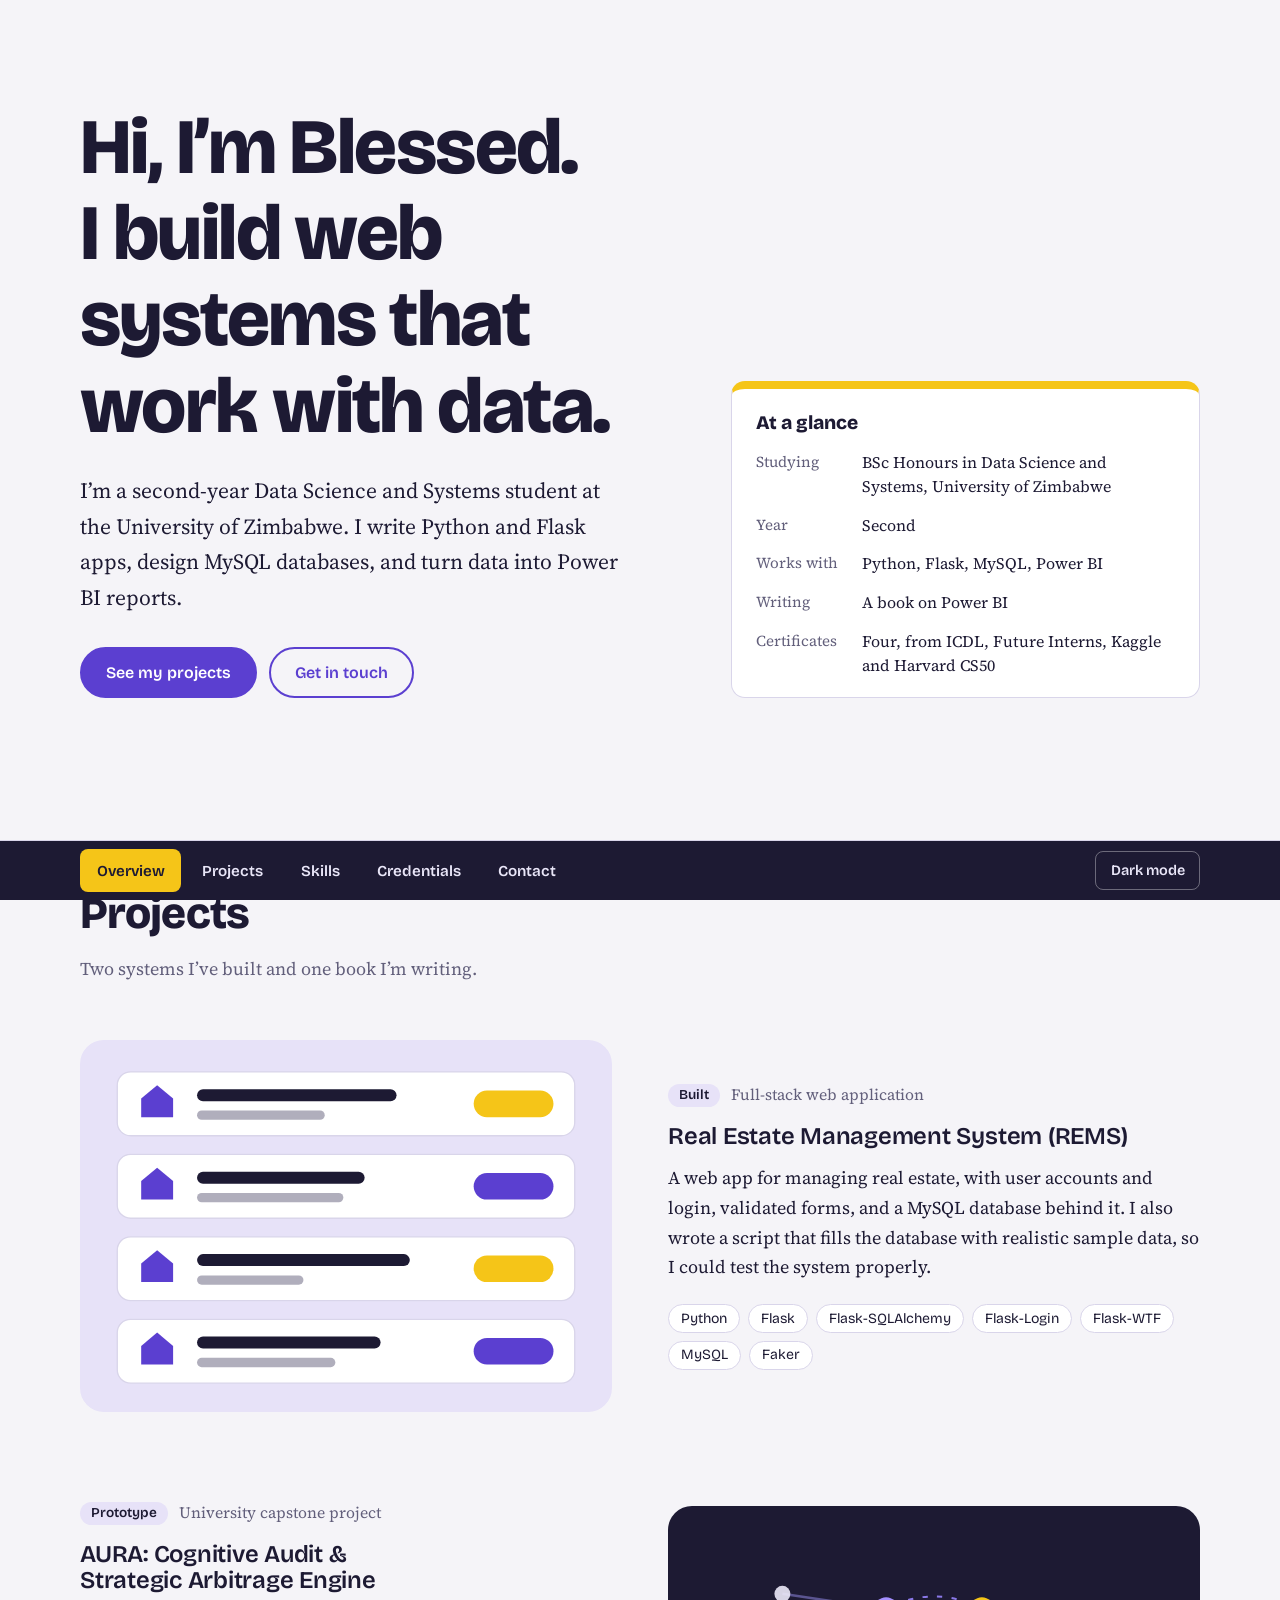
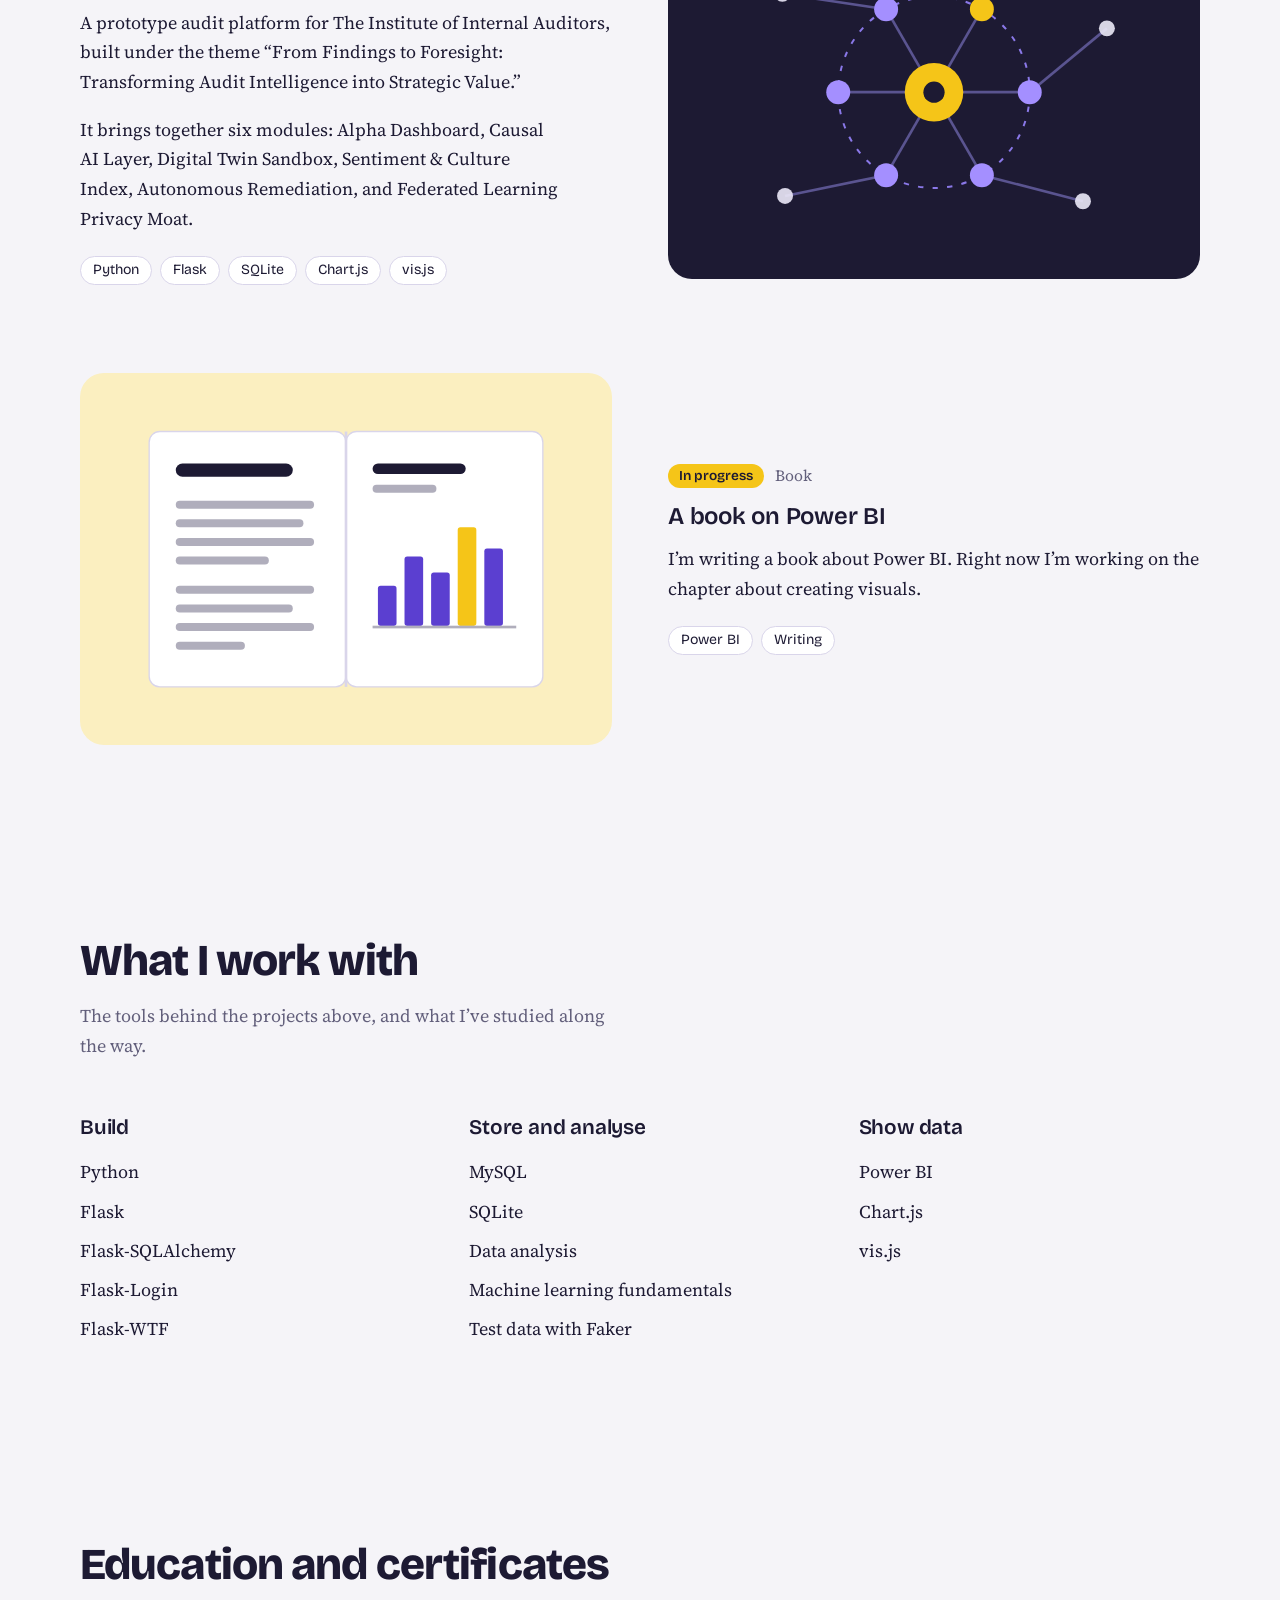
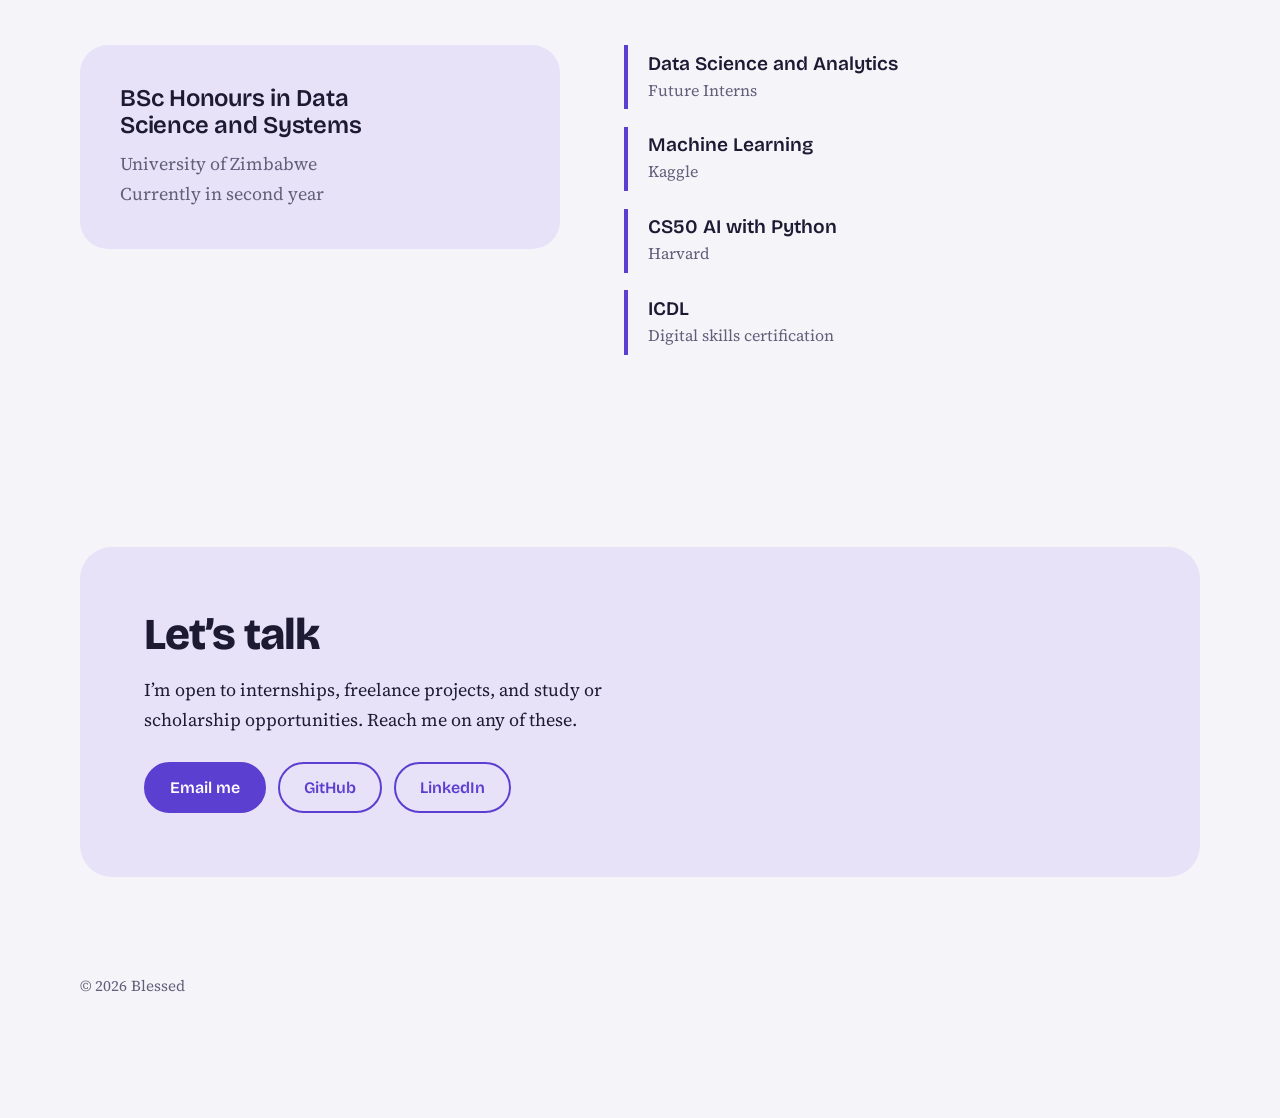
==== index.html @ 10e84397 "Add files via upload" ====
<!DOCTYPE html>
<html lang="en">
<head>
<meta charset="utf-8">
<meta name="viewport" content="width=device-width, initial-scale=1, viewport-fit=cover">
<title>Blessed | Data Science and Systems student</title>
<meta name="description" content="Portfolio of Blessed, a Data Science and Systems student at the University of Zimbabwe who builds web systems with Python, Flask, MySQL and Power BI.">
<link rel="preconnect" href="https://fonts.googleapis.com">
<link rel="preconnect" href="https://fonts.gstatic.com" crossorigin>
<link rel="stylesheet" href="https://fonts.googleapis.com/css2?family=Bricolage+Grotesque:wght@400;600;800&family=Source+Serif+4:ital,wght@0,400;0,600;1,400&display=swap">
<script>
try{var t=localStorage.getItem('theme');if(t==='light'||t==='dark'){document.documentElement.setAttribute('data-theme',t);}}catch(e){}
</script>
<style>
:root{
  --bg:#F5F4F8;--surface:#FFFFFF;--ink:#1D1A33;--muted:#625F7B;
  --accent:#5B3FD0;--on-accent:#FFFFFF;--tint:#E7E2F8;--line:#D9D5EA;
  --sun:#F5C518;--on-sun:#1D1A33;--sun-tint:#FBEFC0;--deep:#1D1A33;
  --bar:#1D1A33;--on-bar:#E9E6F8;
  --display:"Bricolage Grotesque","Trebuchet MS","Segoe UI",system-ui,sans-serif;
  --text:"Source Serif 4",Georgia,"Times New Roman",serif;
  --gutter:clamp(1.25rem,5vw,3rem);
  color-scheme:light;
  box-sizing:border-box;
  padding-top:env(safe-area-inset-top,0px);
  padding-bottom:env(safe-area-inset-bottom,0px);
}
@media (prefers-color-scheme:dark){
  :root:not([data-theme="light"]){
    --bg:#14112A;--surface:#1F1B3D;--ink:#ECE9F8;--muted:#A9A5C6;
    --accent:#A48FFF;--on-accent:#14112A;--tint:#262150;--line:#34305C;
    --sun-tint:#3B3413;--deep:#0F0C26;--bar:#0B0920;--on-bar:#E9E6F8;
    color-scheme:dark;
  }
}
:root[data-theme="dark"]{
  --bg:#14112A;--surface:#1F1B3D;--ink:#ECE9F8;--muted:#A9A5C6;
  --accent:#A48FFF;--on-accent:#14112A;--tint:#262150;--line:#34305C;
  --sun-tint:#3B3413;--deep:#0F0C26;--bar:#0B0920;--on-bar:#E9E6F8;
  color-scheme:dark;
}

*,*::before,*::after{box-sizing:inherit}
html{scroll-padding-top:env(safe-area-inset-top,0px);-webkit-text-size-adjust:100%}
@media (prefers-reduced-motion:no-preference){html{scroll-behavior:smooth}}
body{
  margin:0;background:var(--bg);color:var(--ink);
  font-family:var(--text);font-size:1.125rem;line-height:1.65;
  padding-bottom:5.5rem;
}
h1,h2,h3{font-family:var(--display);margin:0;line-height:1.1;letter-spacing:-0.02em;text-wrap:balance}
h1{font-size:clamp(2.6rem,7.2vw,4.9rem);font-weight:800}
h2{font-size:clamp(1.9rem,4.2vw,2.75rem);font-weight:800}
h3{font-size:1.5rem;font-weight:600;letter-spacing:-0.01em}
p{margin:0 0 1em;max-width:62ch;text-wrap:pretty}
a{color:var(--accent)}
:focus-visible{outline:3px solid var(--accent);outline-offset:3px;border-radius:4px}

.wrap{max-width:1120px;margin-inline:auto}
.sec{padding:clamp(3.5rem,8vw,6rem) var(--gutter)}
.hero{padding-top:clamp(3rem,9vw,6.5rem)}
.head{margin-bottom:clamp(2rem,5vw,3.5rem)}
.head p{margin:1rem 0 0;color:var(--muted)}

/* Buttons */
.actions{display:flex;flex-wrap:wrap;gap:.75rem}
.btn{
  display:inline-block;font-family:var(--display);font-weight:600;font-size:1rem;line-height:1.2;
  padding:.85em 1.5em;border-radius:999px;text-decoration:none;border:2px solid var(--accent);
  transition:background-color .15s,color .15s;
}
.btn--solid{background:var(--accent);color:var(--on-accent)}
.btn--solid:hover{background:transparent;color:var(--accent)}
.btn--line{background:transparent;color:var(--accent)}
.btn--line:hover{background:var(--accent);color:var(--on-accent)}

/* Overview */
.hero .wrap{display:grid;grid-template-columns:1fr;gap:clamp(2rem,5vw,4rem)}
@media (min-width:920px){.hero .wrap{grid-template-columns:1.25fr 1fr;align-items:end}}
.lede{font-size:clamp(1.15rem,2vw,1.35rem);margin:1.5rem 0 0}
.hero .actions{margin-top:2rem}
.glance{
  background:var(--surface);border:1px solid var(--line);border-top:8px solid var(--sun);
  border-radius:14px;padding:1.4rem 1.5rem 1.25rem;
}
.glance h2{font-size:1.2rem;letter-spacing:0;margin-bottom:1.1rem}
.glance dl{margin:0;display:grid;grid-template-columns:auto 1fr;gap:.9rem 1.5rem}
.glance dt{color:var(--muted);font-size:.95rem;line-height:1.6}
.glance dd{margin:0;font-size:1rem;line-height:1.5}
@media (max-width:520px){
  .glance dl{grid-template-columns:1fr;gap:.1rem}
  .glance dd{margin-bottom:.8rem}
}

/* Projects */
.projects .project + .project{margin-top:clamp(3rem,8vw,5.5rem)}
.project{display:grid;grid-template-columns:1fr;gap:1.5rem 3.5rem;align-items:center}
@media (min-width:880px){
  .project{grid-template-columns:1fr 1fr}
  .project:nth-child(even) .ill{order:2}
}
.ill{border-radius:24px;overflow:hidden;aspect-ratio:10/7}
.ill svg{display:block;width:100%;height:100%}
.ill--a{background:var(--tint)}
.ill--b{background:var(--deep)}
.ill--c{background:var(--sun-tint)}
.row,.page{fill:var(--surface);stroke:var(--line);stroke-width:1}
.f-ink{fill:var(--ink)}
.f-soft{fill:var(--muted);opacity:.5}
.f-accent{fill:var(--accent)}
.f-sun{fill:var(--sun)}
.f-line{fill:var(--line)}
.n-line{stroke:#5A5490;stroke-width:2;fill:none}
.n-ring{fill:none;stroke:#8A78E8;stroke-width:1.5;stroke-dasharray:4 7}
.n-node{fill:#A48FFF}
.n-out{fill:#ECE9F8;opacity:.9}
.n-core-in{fill:#1D1A33}

.meta{display:flex;flex-wrap:wrap;align-items:center;gap:.7rem;margin:0 0 .9rem;color:var(--muted);font-size:.98rem}
.status{
  font-family:var(--display);font-weight:600;font-size:.85rem;line-height:1.3;
  padding:.2em .8em;border-radius:999px;background:var(--tint);color:var(--ink);
}
.status--wip{background:var(--sun);color:var(--on-sun)}
.project h3{margin-bottom:.9rem}
.tags{list-style:none;margin:1.4rem 0 0;padding:0;display:flex;flex-wrap:wrap;gap:.5rem}
.tags li{
  font-family:var(--display);font-size:.88rem;line-height:1.3;padding:.3em .85em;
  border-radius:999px;border:1px solid var(--line);background:var(--surface);
}

/* Skills */
.skills{display:grid;grid-template-columns:repeat(auto-fit,minmax(220px,1fr));gap:2.5rem 3rem}
.skills h3{font-size:1.3rem;margin-bottom:.8rem}
.skills ul{list-style:none;margin:0;padding:0}
.skills li{padding:.3rem 0}

/* Credentials */
.creds{display:grid;grid-template-columns:1fr;gap:2.5rem 4rem;align-items:start}
@media (min-width:880px){.creds{grid-template-columns:1fr 1.2fr}}
.degree{background:var(--tint);border-radius:28px;padding:clamp(1.5rem,4vw,2.5rem)}
.degree h3{margin-bottom:.7rem}
.degree p{margin:0;color:var(--muted)}
.certs{list-style:none;margin:0;padding:0}
.certs li{display:flex;flex-direction:column;padding:.4rem 0 .4rem 1.25rem;border-left:4px solid var(--accent)}
.certs li + li{margin-top:1.1rem}
.certs strong{font-family:var(--display);font-weight:600;font-size:1.2rem;line-height:1.3}
.certs span{color:var(--muted);font-size:1rem}

/* Contact */
.contact{background:var(--tint);border-radius:32px;padding:clamp(2rem,6vw,4rem)}
.contact h2{margin-bottom:1rem}
.contact p{margin-bottom:1.75rem}

footer{padding:0 var(--gutter) 2rem;color:var(--muted);font-size:.95rem}

/* Page tabs, styled like report pages */
.dock{
  position:fixed;left:0;right:0;bottom:0;z-index:10;
  background:var(--bar);color:var(--on-bar);border-top:1px solid var(--line);
  padding:.5rem var(--gutter) calc(.5rem + env(safe-area-inset-bottom,0px));
}
.dock-in{max-width:1120px;margin-inline:auto;display:flex;align-items:center;gap:.75rem}
.tabs{position:relative;display:flex;gap:.25rem;flex:1;min-width:0;overflow-x:auto;scrollbar-width:none}
.tabs::-webkit-scrollbar{display:none}
.tab{
  flex:none;font-family:var(--display);font-weight:600;font-size:.95rem;line-height:1.2;
  color:var(--on-bar);text-decoration:none;padding:.8em 1.1em;border-radius:8px;
  transition:background-color .15s,color .15s;
}
.tab:hover{background:rgba(255,255,255,.12)}
.tab[aria-current="location"]{background:var(--sun);color:var(--on-sun)}
.mode{
  flex:none;font-family:var(--display);font-weight:600;font-size:.9rem;line-height:1.2;
  color:var(--on-bar);background:transparent;border:1px solid rgba(255,255,255,.35);
  border-radius:8px;padding:.7em 1em;cursor:pointer;
}
.mode:hover{background:rgba(255,255,255,.12)}
.mode[aria-pressed="true"]{background:var(--sun);color:var(--on-sun);border-color:var(--sun)}
.dock :focus-visible{outline-color:var(--sun)}
.tab:focus-visible{outline-offset:-3px}

/* One page-load moment for the overview */
@media (prefers-reduced-motion:no-preference){
  .rise{animation:rise .7s cubic-bezier(.2,.7,.2,1) both;animation-delay:var(--d,0s)}
  @keyframes rise{from{opacity:0;transform:translateY(14px)}to{opacity:1;transform:none}}
}
</style>
</head>
<body>

<main>
  <section id="overview" class="sec hero" aria-labelledby="hi">
    <div class="wrap">
      <div>
        <h1 id="hi" class="rise">Hi, I&rsquo;m Blessed. I build web systems that work with data.</h1>
        <p class="lede rise" style="--d:.1s">I&rsquo;m a second-year Data Science and Systems student at the University of Zimbabwe. I write Python and Flask apps, design MySQL databases, and turn data into Power BI reports.</p>
        <div class="actions rise" style="--d:.2s">
          <a class="btn btn--solid" href="#projects">See my projects</a>
          <a class="btn btn--line" href="#contact">Get in touch</a>
        </div>
      </div>

      <aside class="glance rise" style="--d:.3s" aria-labelledby="glance-h">
        <h2 id="glance-h">At a glance</h2>
        <dl>
          <dt>Studying</dt>
          <dd>BSc Honours in Data Science and Systems, University of Zimbabwe</dd>
          <dt>Year</dt>
          <dd>Second</dd>
          <dt>Works with</dt>
          <dd>Python, Flask, MySQL, Power BI</dd>
          <dt>Writing</dt>
          <dd>A book on Power BI</dd>
          <dt>Certificates</dt>
          <dd>Four, from ICDL, Future Interns, Kaggle and Harvard CS50</dd>
        </dl>
      </aside>
    </div>
  </section>

  <section id="projects" class="sec" aria-labelledby="projects-h">
    <div class="wrap">
      <div class="head">
        <h2 id="projects-h">Projects</h2>
        <p>Two systems I&rsquo;ve built and one book I&rsquo;m writing.</p>
      </div>

      <div class="projects">
        <article class="project">
          <div class="ill ill--a">
            <svg viewBox="0 0 400 280" role="img" aria-label="Illustration of a list of property records with status labels">
              <rect class="row" x="28" y="24" width="344" height="48" rx="10"/>
              <path class="f-accent" d="M46 58v-14l12-10 12 10v14z"/>
              <rect class="f-ink" x="88" y="37" width="150" height="9" rx="4.5"/>
              <rect class="f-soft" x="88" y="53" width="96" height="7" rx="3.5"/>
              <rect class="f-sun" x="296" y="38" width="60" height="20" rx="10"/>

              <rect class="row" x="28" y="86" width="344" height="48" rx="10"/>
              <path class="f-accent" d="M46 120v-14l12-10 12 10v14z"/>
              <rect class="f-ink" x="88" y="99" width="126" height="9" rx="4.5"/>
              <rect class="f-soft" x="88" y="115" width="110" height="7" rx="3.5"/>
              <rect class="f-accent" x="296" y="100" width="60" height="20" rx="10"/>

              <rect class="row" x="28" y="148" width="344" height="48" rx="10"/>
              <path class="f-accent" d="M46 182v-14l12-10 12 10v14z"/>
              <rect class="f-ink" x="88" y="161" width="160" height="9" rx="4.5"/>
              <rect class="f-soft" x="88" y="177" width="80" height="7" rx="3.5"/>
              <rect class="f-sun" x="296" y="162" width="60" height="20" rx="10"/>

              <rect class="row" x="28" y="210" width="344" height="48" rx="10"/>
              <path class="f-accent" d="M46 244v-14l12-10 12 10v14z"/>
              <rect class="f-ink" x="88" y="223" width="138" height="9" rx="4.5"/>
              <rect class="f-soft" x="88" y="239" width="104" height="7" rx="3.5"/>
              <rect class="f-accent" x="296" y="224" width="60" height="20" rx="10"/>
            </svg>
          </div>
          <div>
            <p class="meta"><span class="status">Built</span>Full-stack web application</p>
            <h3>Real Estate Management System (REMS)</h3>
            <p>A web app for managing real estate, with user accounts and login, validated forms, and a MySQL database behind it. I also wrote a script that fills the database with realistic sample data, so I could test the system properly.</p>
            <ul class="tags" aria-label="Tools used">
              <li>Python</li><li>Flask</li><li>Flask-SQLAlchemy</li><li>Flask-Login</li><li>Flask-WTF</li><li>MySQL</li><li>Faker</li>
            </ul>
          </div>
        </article>

        <article class="project">
          <div class="ill ill--b">
            <svg viewBox="0 0 400 280" role="img" aria-label="Illustration of a network of connected nodes around a central core">
              <circle class="n-ring" cx="200" cy="140" r="72"/>
              <g class="n-line">
                <line x1="200" y1="140" x2="272" y2="140"/>
                <line x1="200" y1="140" x2="236" y2="202.4"/>
                <line x1="200" y1="140" x2="164" y2="202.4"/>
                <line x1="200" y1="140" x2="128" y2="140"/>
                <line x1="200" y1="140" x2="164" y2="77.6"/>
                <line x1="200" y1="140" x2="236" y2="77.6"/>
                <line x1="272" y1="140" x2="330" y2="92"/>
                <line x1="236" y1="202.4" x2="312" y2="222"/>
                <line x1="164" y1="202.4" x2="88" y2="218"/>
                <line x1="164" y1="77.6" x2="86" y2="66"/>
              </g>
              <circle class="n-out" cx="330" cy="92" r="6"/>
              <circle class="n-out" cx="312" cy="222" r="6"/>
              <circle class="n-out" cx="88" cy="218" r="6"/>
              <circle class="n-out" cx="86" cy="66" r="6"/>
              <circle class="n-node" cx="272" cy="140" r="9"/>
              <circle class="n-node" cx="236" cy="202.4" r="9"/>
              <circle class="n-node" cx="164" cy="202.4" r="9"/>
              <circle class="n-node" cx="128" cy="140" r="9"/>
              <circle class="n-node" cx="164" cy="77.6" r="9"/>
              <circle class="f-sun" cx="236" cy="77.6" r="9"/>
              <circle class="f-sun" cx="200" cy="140" r="22"/>
              <circle class="n-core-in" cx="200" cy="140" r="8"/>
            </svg>
          </div>
          <div>
            <p class="meta"><span class="status">Prototype</span>University capstone project</p>
            <h3>AURA: Cognitive Audit &amp; Strategic Arbitrage Engine</h3>
            <p>A prototype audit platform for The Institute of Internal Auditors, built under the theme &ldquo;From Findings to Foresight: Transforming Audit Intelligence into Strategic Value.&rdquo;</p>
            <p>It brings together six modules: Alpha Dashboard, Causal AI Layer, Digital Twin Sandbox, Sentiment &amp; Culture Index, Autonomous Remediation, and Federated Learning Privacy Moat.</p>
            <ul class="tags" aria-label="Tools used">
              <li>Python</li><li>Flask</li><li>SQLite</li><li>Chart.js</li><li>vis.js</li>
            </ul>
          </div>
        </article>

        <article class="project">
          <div class="ill ill--c">
            <svg viewBox="0 0 400 280" role="img" aria-label="Illustration of an open book with text on the left page and a bar chart on the right page">
              <rect class="page" x="52" y="44" width="148" height="192" rx="8"/>
              <rect class="page" x="200" y="44" width="148" height="192" rx="8"/>
              <rect class="f-line" x="199" y="44" width="2" height="192"/>

              <rect class="f-ink" x="72" y="68" width="88" height="10" rx="5"/>
              <rect class="f-soft" x="72" y="96" width="104" height="6" rx="3"/>
              <rect class="f-soft" x="72" y="110" width="96" height="6" rx="3"/>
              <rect class="f-soft" x="72" y="124" width="104" height="6" rx="3"/>
              <rect class="f-soft" x="72" y="138" width="70" height="6" rx="3"/>
              <rect class="f-soft" x="72" y="160" width="104" height="6" rx="3"/>
              <rect class="f-soft" x="72" y="174" width="88" height="6" rx="3"/>
              <rect class="f-soft" x="72" y="188" width="104" height="6" rx="3"/>
              <rect class="f-soft" x="72" y="202" width="52" height="6" rx="3"/>

              <rect class="f-ink" x="220" y="68" width="70" height="8" rx="4"/>
              <rect class="f-soft" x="220" y="84" width="48" height="6" rx="3"/>
              <rect class="f-accent" x="224" y="160" width="14" height="30" rx="2"/>
              <rect class="f-accent" x="244" y="138" width="14" height="52" rx="2"/>
              <rect class="f-accent" x="264" y="150" width="14" height="40" rx="2"/>
              <rect class="f-sun" x="284" y="116" width="14" height="74" rx="2"/>
              <rect class="f-accent" x="304" y="132" width="14" height="58" rx="2"/>
              <rect class="f-soft" x="220" y="190" width="108" height="2"/>
            </svg>
          </div>
          <div>
            <p class="meta"><span class="status status--wip">In progress</span>Book</p>
            <h3>A book on Power BI</h3>
            <p>I&rsquo;m writing a book about Power BI. Right now I&rsquo;m working on the chapter about creating visuals.</p>
            <ul class="tags" aria-label="Topics">
              <li>Power BI</li><li>Writing</li>
            </ul>
          </div>
        </article>
      </div>
    </div>
  </section>

  <section id="skills" class="sec" aria-labelledby="skills-h">
    <div class="wrap">
      <div class="head">
        <h2 id="skills-h">What I work with</h2>
        <p>The tools behind the projects above, and what I&rsquo;ve studied along the way.</p>
      </div>
      <div class="skills">
        <div>
          <h3>Build</h3>
          <ul>
            <li>Python</li>
            <li>Flask</li>
            <li>Flask-SQLAlchemy</li>
            <li>Flask-Login</li>
            <li>Flask-WTF</li>
          </ul>
        </div>
        <div>
          <h3>Store and analyse</h3>
          <ul>
            <li>MySQL</li>
            <li>SQLite</li>
            <li>Data analysis</li>
            <li>Machine learning fundamentals</li>
            <li>Test data with Faker</li>
          </ul>
        </div>
        <div>
          <h3>Show data</h3>
          <ul>
            <li>Power BI</li>
            <li>Chart.js</li>
            <li>vis.js</li>
          </ul>
        </div>
      </div>
    </div>
  </section>

  <section id="credentials" class="sec" aria-labelledby="creds-h">
    <div class="wrap">
      <div class="head">
        <h2 id="creds-h">Education and certificates</h2>
      </div>
      <div class="creds">
        <div class="degree">
          <h3>BSc Honours in Data Science and Systems</h3>
          <p>University of Zimbabwe</p>
          <p>Currently in second year</p>
        </div>
        <ul class="certs">
          <li><strong>Data Science and Analytics</strong><span>Future Interns</span></li>
          <li><strong>Machine Learning</strong><span>Kaggle</span></li>
          <li><strong>CS50 AI with Python</strong><span>Harvard</span></li>
          <li><strong>ICDL</strong><span>Digital skills certification</span></li>
        </ul>
      </div>
    </div>
  </section>

  <section id="contact" class="sec" aria-labelledby="contact-h">
    <div class="wrap">
      <div class="contact">
        <h2 id="contact-h">Let&rsquo;s talk</h2>
        <p>I&rsquo;m open to internships, freelance projects, and study or scholarship opportunities. Reach me on any of these.</p>
        <div class="actions">
          <a class="btn btn--solid" href="#contact" data-link="email">Email me</a>
          <a class="btn btn--line" href="#contact" data-link="github">GitHub</a>
          <a class="btn btn--line" href="#contact" data-link="linkedin">LinkedIn</a>
        </div>
      </div>
    </div>
  </section>
</main>

<footer>
  <div class="wrap">&copy; 2026 Blessed</div>
</footer>

<nav class="dock" aria-label="Page sections">
  <div class="dock-in">
    <div class="tabs" id="tabs">
      <a class="tab" href="#overview" aria-current="location">Overview</a>
      <a class="tab" href="#projects">Projects</a>
      <a class="tab" href="#skills">Skills</a>
      <a class="tab" href="#credentials">Credentials</a>
      <a class="tab" href="#contact">Contact</a>
    </div>
    <button class="mode" id="mode" type="button" aria-pressed="false">Dark mode</button>
  </div>
</nav>

<script>
(function(){
  var root=document.documentElement;

  /* Fill these in and the contact buttons become live links. */
  var LINKS={email:'',github:'',linkedin:''};
  document.querySelectorAll('[data-link]').forEach(function(a){
    var key=a.getAttribute('data-link'),val=LINKS[key];
    if(!val)return;
    if(key==='email'){a.href='mailto:'+val;}
    else{a.href=val;a.target='_blank';a.rel='noopener';}
  });

  /* Light and dark theme */
  var mode=document.getElementById('mode');
  var mq=window.matchMedia('(prefers-color-scheme: dark)');
  function isDark(){var t=root.getAttribute('data-theme');return t?t==='dark':mq.matches;}
  function sync(){mode.setAttribute('aria-pressed',String(isDark()));}
  mode.addEventListener('click',function(){
    var next=isDark()?'light':'dark';
    root.setAttribute('data-theme',next);
    try{localStorage.setItem('theme',next);}catch(e){}
    sync();
  });
  if(mq.addEventListener){mq.addEventListener('change',sync);}
  sync();

  /* Keep the active tab in step with the section on screen */
  var tabs=[].slice.call(document.querySelectorAll('.tab'));
  var strip=document.getElementById('tabs');
  var reduce=window.matchMedia('(prefers-reduced-motion: reduce)').matches;
  var current='';
  function activate(id){
    if(id===current)return;
    current=id;
    tabs.forEach(function(t){
      if(t.getAttribute('href')==='#'+id){
        t.setAttribute('aria-current','location');
        var left=t.offsetLeft-(strip.clientWidth-t.offsetWidth)/2;
        strip.scrollTo({left:left,behavior:reduce?'auto':'smooth'});
      }else{
        t.removeAttribute('aria-current');
      }
    });
  }
  var sections=tabs.map(function(t){return document.querySelector(t.getAttribute('href'));});
  if('IntersectionObserver' in window){
    var io=new IntersectionObserver(function(entries){
      entries.forEach(function(e){if(e.isIntersecting)activate(e.target.id);});
    },{rootMargin:'-40% 0px -55% 0px'});
    sections.forEach(function(s){io.observe(s);});
  }
  window.addEventListener('scroll',function(){
    if(window.innerHeight+window.scrollY>=document.documentElement.scrollHeight-4){activate('contact');}
  },{passive:true});
})();
</script>
</body>
</html>
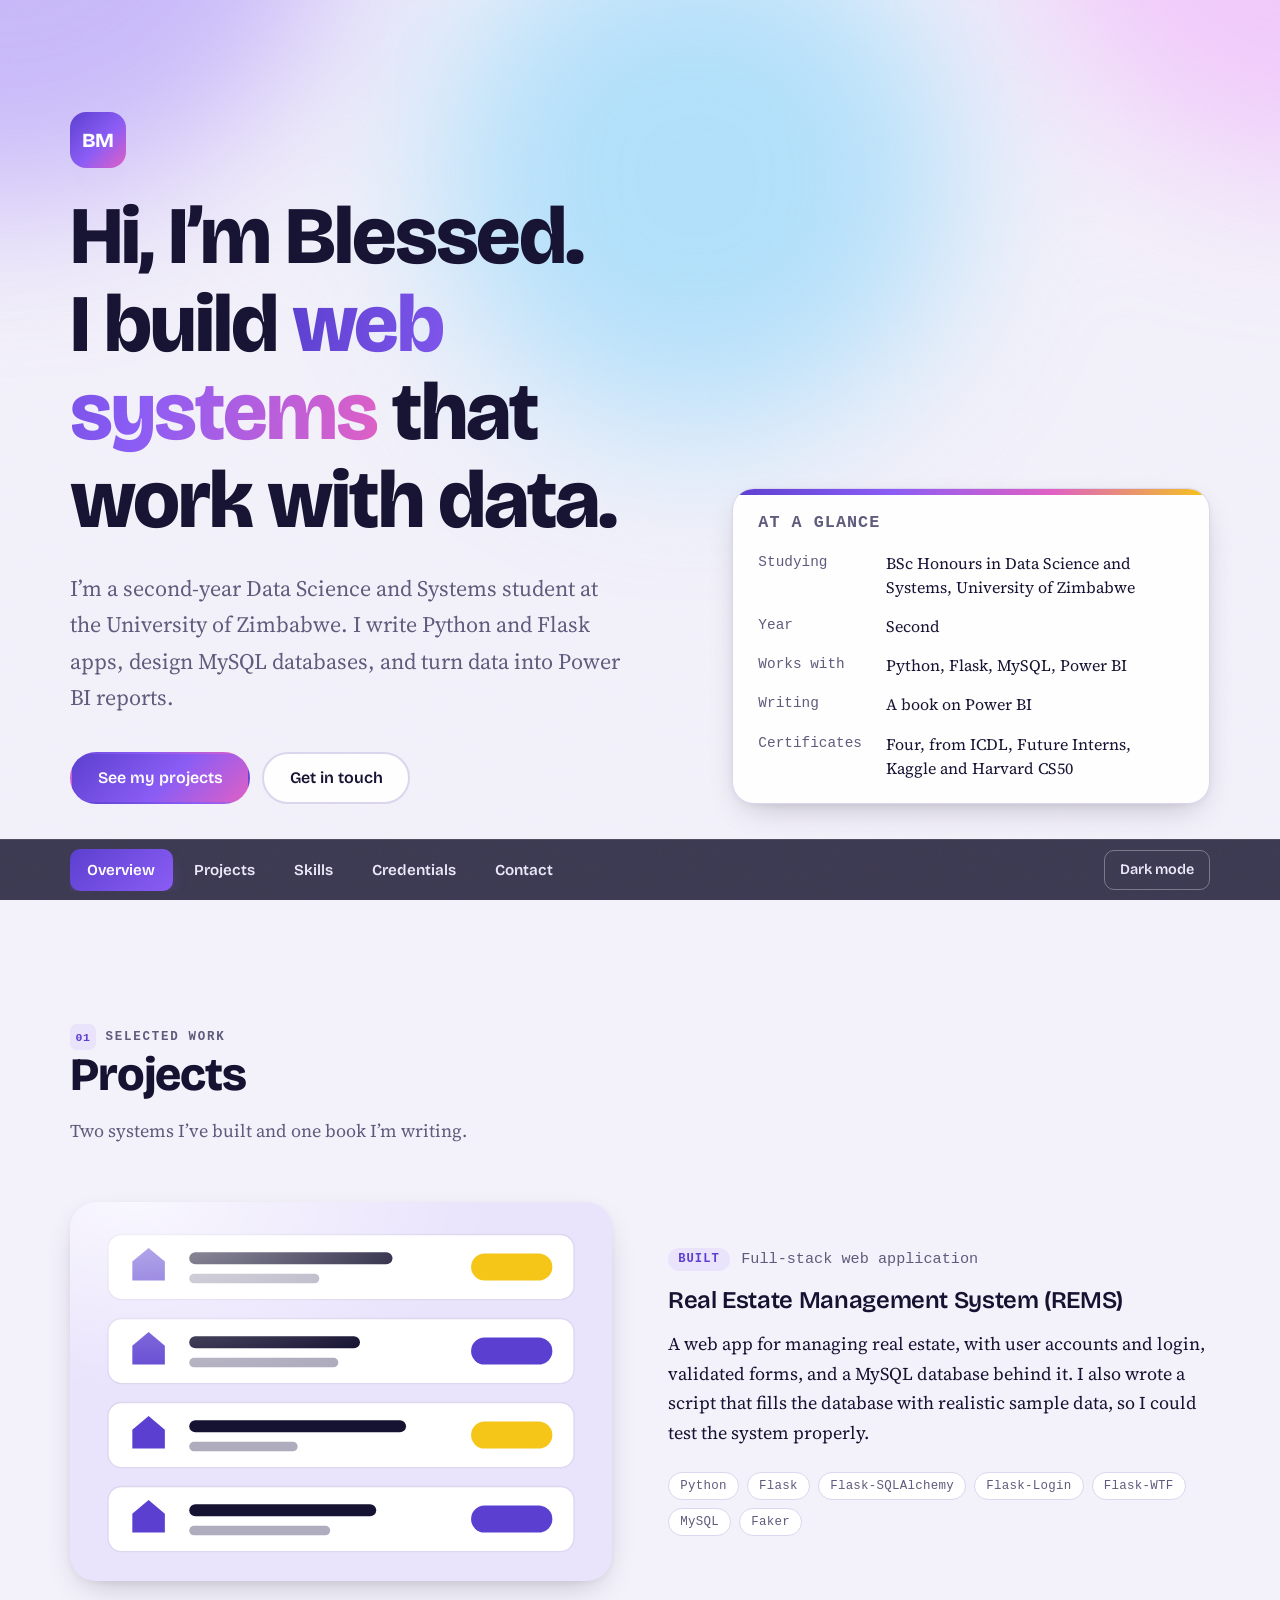
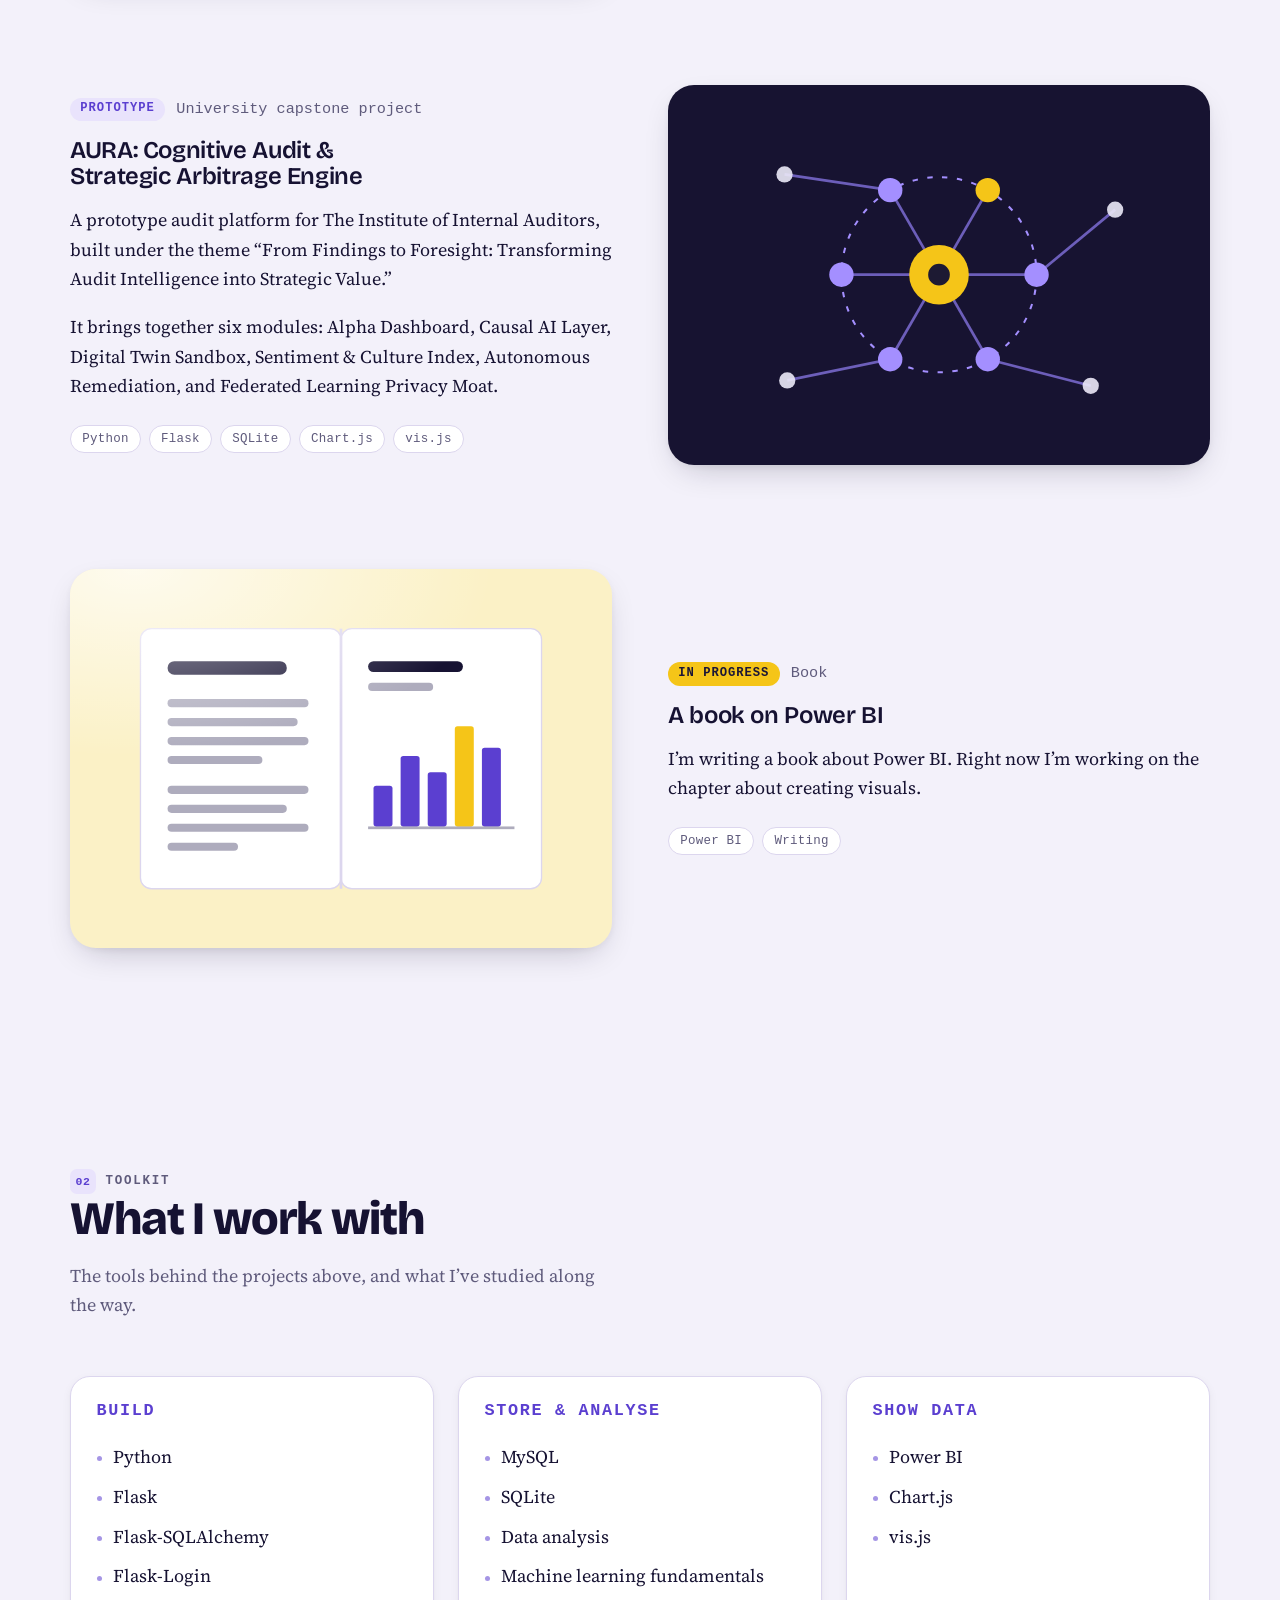
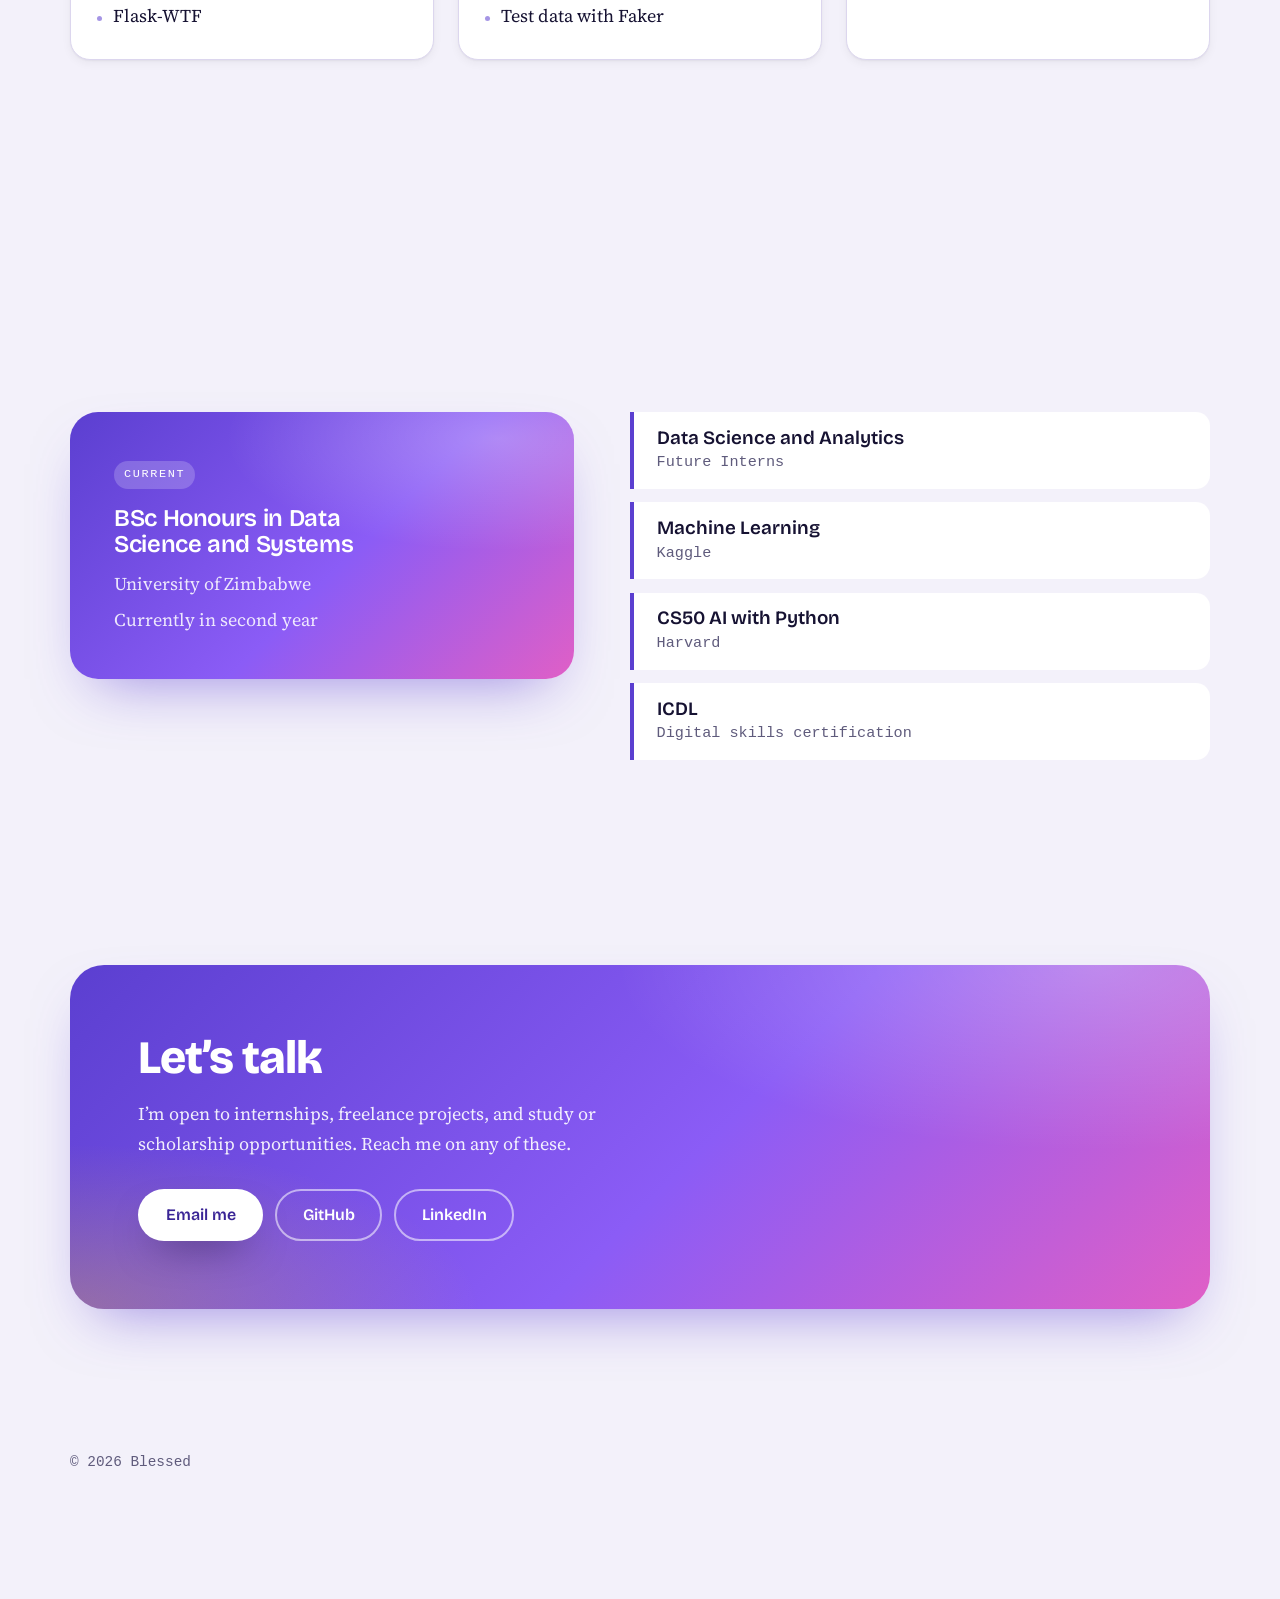
==== commit 7eeb57c7: "Update index.html" ====
--- a/index.html
+++ b/index.html
@@ -13,195 +13,461 @@
 </script>
 <style>
 :root{
-  --bg:#F5F4F8;--surface:#FFFFFF;--ink:#1D1A33;--muted:#625F7B;
-  --accent:#5B3FD0;--on-accent:#FFFFFF;--tint:#E7E2F8;--line:#D9D5EA;
-  --sun:#F5C518;--on-sun:#1D1A33;--sun-tint:#FBEFC0;--deep:#1D1A33;
-  --bar:#1D1A33;--on-bar:#E9E6F8;
+  --bg:#F3F1FA;
+  --surface:#FFFFFF;
+  --surface-2:#FAF8FF;
+  --ink:#161232;
+  --muted:#5F5B7C;
+  --line:#DCD6EE;
+  --tint:#E9E3FC;
+  --tint-2:#F2EEFE;
+
+  --accent:#5B3FD0;
+  --accent-2:#8B5CF6;
+  --accent-3:#E05FC6;
+  --sun:#F5C518;
+  --sun-tint:#FBF1C6;
+  --on-sun:#1B1636;
+  --deep:#171331;
+
+  --grad-1:#5B3FD0;
+  --grad-2:#8B5CF6;
+  --grad-3:#E05FC6;
+
+  --bar:rgba(20,16,44,.82);
+  --on-bar:#EDEAFB;
+
+  --shadow-1:0 1px 2px rgba(20,16,44,.05),0 3px 10px rgba(20,16,44,.05);
+  --shadow-2:0 12px 34px -14px rgba(20,16,44,.30),0 2px 8px rgba(20,16,44,.05);
+  --shadow-3:0 26px 60px -26px rgba(91,63,208,.60);
+
+  --blob-1:#A78BFA;
+  --blob-2:#F0ABFC;
+  --blob-3:#7DD3FC;
+  --blob-blend:multiply;
+  --blob-opacity:.55;
+
+  --gutter:clamp(1.25rem,5vw,3rem);
+  --wrap:1140px;
+
   --display:"Bricolage Grotesque","Trebuchet MS","Segoe UI",system-ui,sans-serif;
   --text:"Source Serif 4",Georgia,"Times New Roman",serif;
-  --gutter:clamp(1.25rem,5vw,3rem);
+  --mono:ui-monospace,SFMono-Regular,Menlo,Consolas,"Liberation Mono",monospace;
+
   color-scheme:light;
-  box-sizing:border-box;
-  padding-top:env(safe-area-inset-top,0px);
-  padding-bottom:env(safe-area-inset-bottom,0px);
-}
+}
+
 @media (prefers-color-scheme:dark){
   :root:not([data-theme="light"]){
-    --bg:#14112A;--surface:#1F1B3D;--ink:#ECE9F8;--muted:#A9A5C6;
-    --accent:#A48FFF;--on-accent:#14112A;--tint:#262150;--line:#34305C;
-    --sun-tint:#3B3413;--deep:#0F0C26;--bar:#0B0920;--on-bar:#E9E6F8;
+    --bg:#0E0B22;
+    --surface:#1A1538;
+    --surface-2:#211A44;
+    --ink:#EFEDFA;
+    --muted:#A8A3C9;
+    --line:#2E2757;
+    --tint:#241D4D;
+    --tint-2:#1C1640;
+    --accent:#A78BFA;
+    --accent-2:#C4B5FD;
+    --accent-3:#F0ABFC;
+    --sun-tint:#33290D;
+    --bar:rgba(9,7,24,.78);
+    --on-bar:#E8E4FA;
+    --shadow-1:0 1px 2px rgba(0,0,0,.4),0 3px 10px rgba(0,0,0,.35);
+    --shadow-2:0 12px 34px -14px rgba(0,0,0,.75),0 2px 8px rgba(0,0,0,.4);
+    --shadow-3:0 26px 60px -26px rgba(139,92,246,.55);
+    --blob-1:#5B3FD0;
+    --blob-2:#7C3AED;
+    --blob-3:#0EA5E9;
+    --blob-blend:screen;
+    --blob-opacity:.42;
     color-scheme:dark;
   }
 }
 :root[data-theme="dark"]{
-  --bg:#14112A;--surface:#1F1B3D;--ink:#ECE9F8;--muted:#A9A5C6;
-  --accent:#A48FFF;--on-accent:#14112A;--tint:#262150;--line:#34305C;
-  --sun-tint:#3B3413;--deep:#0F0C26;--bar:#0B0920;--on-bar:#E9E6F8;
+  --bg:#0E0B22;
+  --surface:#1A1538;
+  --surface-2:#211A44;
+  --ink:#EFEDFA;
+  --muted:#A8A3C9;
+  --line:#2E2757;
+  --tint:#241D4D;
+  --tint-2:#1C1640;
+  --accent:#A78BFA;
+  --accent-2:#C4B5FD;
+  --accent-3:#F0ABFC;
+  --sun-tint:#33290D;
+  --bar:rgba(9,7,24,.78);
+  --on-bar:#E8E4FA;
+  --shadow-1:0 1px 2px rgba(0,0,0,.4),0 3px 10px rgba(0,0,0,.35);
+  --shadow-2:0 12px 34px -14px rgba(0,0,0,.75),0 2px 8px rgba(0,0,0,.4);
+  --shadow-3:0 26px 60px -26px rgba(139,92,246,.55);
+  --blob-1:#5B3FD0;
+  --blob-2:#7C3AED;
+  --blob-3:#0EA5E9;
+  --blob-blend:screen;
+  --blob-opacity:.42;
   color-scheme:dark;
 }
 
-*,*::before,*::after{box-sizing:inherit}
-html{scroll-padding-top:env(safe-area-inset-top,0px);-webkit-text-size-adjust:100%}
+*,*::before,*::after{box-sizing:border-box}
+html{
+  -webkit-text-size-adjust:100%;
+  scroll-padding-top:1.5rem;
+}
 @media (prefers-reduced-motion:no-preference){html{scroll-behavior:smooth}}
+
 body{
-  margin:0;background:var(--bg);color:var(--ink);
-  font-family:var(--text);font-size:1.125rem;line-height:1.65;
-  padding-bottom:5.5rem;
-}
-h1,h2,h3{font-family:var(--display);margin:0;line-height:1.1;letter-spacing:-0.02em;text-wrap:balance}
-h1{font-size:clamp(2.6rem,7.2vw,4.9rem);font-weight:800}
-h2{font-size:clamp(1.9rem,4.2vw,2.75rem);font-weight:800}
-h3{font-size:1.5rem;font-weight:600;letter-spacing:-0.01em}
+  margin:0;
+  background:var(--bg);
+  color:var(--ink);
+  font-family:var(--text);
+  font-size:1.125rem;
+  line-height:1.65;
+  overflow-x:hidden;
+  padding-bottom:calc(5.75rem + env(safe-area-inset-bottom,0px));
+  transition:background-color .35s ease,color .35s ease;
+}
+
+/* faint film grain over everything */
+body::after{
+  content:"";
+  position:fixed;inset:0;z-index:60;pointer-events:none;
+  opacity:.028;
+  background-image:url("data:image/svg+xml,%3Csvg xmlns='http://www.w3.org/2000/svg' width='140' height='140'%3E%3Cfilter id='n'%3E%3CfeTurbulence type='fractalNoise' baseFrequency='.85' numOctaves='3'/%3E%3C/filter%3E%3Crect width='140' height='140' filter='url(%23n)'/%3E%3C/svg%3E");
+}
+
+h1,h2,h3{font-family:var(--display);margin:0;line-height:1.08;letter-spacing:-.025em;text-wrap:balance}
+h1{font-size:clamp(2.7rem,7.4vw,5.1rem);font-weight:800}
+h2{font-size:clamp(1.95rem,4.3vw,2.9rem);font-weight:800}
+h3{font-size:1.5rem;font-weight:600;letter-spacing:-.015em}
 p{margin:0 0 1em;max-width:62ch;text-wrap:pretty}
 a{color:var(--accent)}
-:focus-visible{outline:3px solid var(--accent);outline-offset:3px;border-radius:4px}
-
-.wrap{max-width:1120px;margin-inline:auto}
-.sec{padding:clamp(3.5rem,8vw,6rem) var(--gutter)}
-.hero{padding-top:clamp(3rem,9vw,6.5rem)}
-.head{margin-bottom:clamp(2rem,5vw,3.5rem)}
-.head p{margin:1rem 0 0;color:var(--muted)}
-
-/* Buttons */
+:focus-visible{outline:3px solid var(--accent);outline-offset:3px;border-radius:6px}
+
+.wrap{max-width:var(--wrap);margin-inline:auto}
+.sec{padding:clamp(3.5rem,8vw,6.5rem) var(--gutter)}
+
+/* ---------- top scroll progress ---------- */
+.progress{
+  position:fixed;top:0;left:0;right:0;height:3px;z-index:40;
+  transform:scaleX(0);transform-origin:0 50%;
+  background:linear-gradient(90deg,var(--grad-1),var(--grad-2),var(--grad-3));
+  will-change:transform;
+}
+
+/* ---------- animated aurora backdrop ---------- */
+.aurora{
+  position:absolute;inset:-30% -15% auto -15%;height:150%;
+  z-index:0;pointer-events:none;overflow:hidden;
+  opacity:var(--blob-opacity);
+  filter:blur(80px);
+}
+.blob{position:absolute;border-radius:50%;mix-blend-mode:var(--blob-blend)}
+.blob--1{width:44rem;height:44rem;top:-14rem;left:-10rem;background:var(--blob-1)}
+.blob--2{width:36rem;height:36rem;top:-8rem;right:-8rem;background:var(--blob-2)}
+.blob--3{width:32rem;height:32rem;top:12rem;left:38%;background:var(--blob-3)}
+@media (prefers-reduced-motion:no-preference){
+  .blob--1{animation:drift1 26s ease-in-out infinite}
+  .blob--2{animation:drift2 32s ease-in-out infinite}
+  .blob--3{animation:drift3 24s ease-in-out infinite}
+  @keyframes drift1{0%,100%{transform:translate3d(0,0,0) scale(1)}50%{transform:translate3d(6rem,3rem,0) scale(1.12)}}
+  @keyframes drift2{0%,100%{transform:translate3d(0,0,0) scale(1)}50%{transform:translate3d(-5rem,4rem,0) scale(1.08)}}
+  @keyframes drift3{0%,100%{transform:translate3d(0,0,0) scale(1)}50%{transform:translate3d(3rem,-4rem,0) scale(1.15)}}
+}
+
+/* ---------- hero ---------- */
+.hero{position:relative;padding-top:clamp(3.5rem,10vw,7rem);isolation:isolate}
+.hero .wrap{position:relative;z-index:1;display:grid;grid-template-columns:1fr;gap:clamp(2.25rem,5vw,4rem)}
+@media (min-width:920px){.hero .wrap{grid-template-columns:1.25fr 1fr;align-items:end}}
+
+.monogram{
+  width:3.5rem;height:3.5rem;border-radius:16px;display:grid;place-items:center;
+  font-family:var(--display);font-weight:800;font-size:1.25rem;letter-spacing:-.02em;
+  color:#fff;margin-bottom:1.5rem;
+  background:linear-gradient(135deg,var(--grad-1),var(--grad-2) 55%,var(--grad-3));
+  box-shadow:var(--shadow-3);
+}
+.grad{
+  background:linear-gradient(100deg,var(--grad-1),var(--grad-2) 48%,var(--grad-3));
+  -webkit-background-clip:text;background-clip:text;color:transparent;
+}
+.lede{font-size:clamp(1.15rem,2vw,1.38rem);margin:1.6rem 0 0;color:var(--muted);max-width:56ch}
+.hero .actions{margin-top:2.25rem}
+
+/* ---------- buttons ---------- */
 .actions{display:flex;flex-wrap:wrap;gap:.75rem}
 .btn{
   display:inline-block;font-family:var(--display);font-weight:600;font-size:1rem;line-height:1.2;
-  padding:.85em 1.5em;border-radius:999px;text-decoration:none;border:2px solid var(--accent);
-  transition:background-color .15s,color .15s;
-}
-.btn--solid{background:var(--accent);color:var(--on-accent)}
-.btn--solid:hover{background:transparent;color:var(--accent)}
-.btn--line{background:transparent;color:var(--accent)}
-.btn--line:hover{background:var(--accent);color:var(--on-accent)}
-
-/* Overview */
-.hero .wrap{display:grid;grid-template-columns:1fr;gap:clamp(2rem,5vw,4rem)}
-@media (min-width:920px){.hero .wrap{grid-template-columns:1.25fr 1fr;align-items:end}}
-.lede{font-size:clamp(1.15rem,2vw,1.35rem);margin:1.5rem 0 0}
-.hero .actions{margin-top:2rem}
+  padding:.9em 1.6em;border-radius:999px;text-decoration:none;border:2px solid transparent;
+  transition:transform .18s cubic-bezier(.2,.7,.2,1),box-shadow .18s ease,background-color .18s ease,color .18s ease,border-color .18s ease;
+  will-change:transform;
+}
+.btn:hover{transform:translateY(-2px)}
+.btn:active{transform:translateY(0)}
+.btn--solid{
+  color:#fff;
+  background:linear-gradient(135deg,var(--grad-1),var(--grad-2) 55%,var(--grad-3));
+  box-shadow:var(--shadow-3);
+}
+.btn--solid:hover{box-shadow:0 30px 70px -28px rgba(139,92,246,.85)}
+.btn--line{border-color:var(--line);color:var(--ink);background:var(--surface)}
+.btn--line:hover{border-color:var(--accent);color:var(--accent);box-shadow:var(--shadow-2)}
+
+/* ---------- at a glance ---------- */
 .glance{
-  background:var(--surface);border:1px solid var(--line);border-top:8px solid var(--sun);
-  border-radius:14px;padding:1.4rem 1.5rem 1.25rem;
-}
-.glance h2{font-size:1.2rem;letter-spacing:0;margin-bottom:1.1rem}
-.glance dl{margin:0;display:grid;grid-template-columns:auto 1fr;gap:.9rem 1.5rem}
-.glance dt{color:var(--muted);font-size:.95rem;line-height:1.6}
+  position:relative;background:var(--surface);border:1px solid var(--line);
+  border-radius:22px;padding:1.6rem 1.6rem 1.45rem;
+  box-shadow:var(--shadow-2);overflow:hidden;
+}
+.glance::before{
+  content:"";position:absolute;inset:0 0 auto 0;height:6px;
+  background:linear-gradient(90deg,var(--grad-1),var(--grad-2),var(--grad-3),var(--sun));
+}
+.glance h2{font-size:1.05rem;letter-spacing:.06em;text-transform:uppercase;font-family:var(--mono);font-weight:600;color:var(--muted);margin:0 0 1.15rem}
+.glance dl{margin:0;display:grid;grid-template-columns:auto 1fr;gap:.95rem 1.5rem}
+.glance dt{color:var(--muted);font-size:.9rem;line-height:1.6;font-family:var(--mono)}
 .glance dd{margin:0;font-size:1rem;line-height:1.5}
 @media (max-width:520px){
   .glance dl{grid-template-columns:1fr;gap:.1rem}
-  .glance dd{margin-bottom:.8rem}
-}
-
-/* Projects */
-.projects .project + .project{margin-top:clamp(3rem,8vw,5.5rem)}
-.project{display:grid;grid-template-columns:1fr;gap:1.5rem 3.5rem;align-items:center}
+  .glance dd{margin-bottom:.85rem}
+}
+
+/* ---------- section headings ---------- */
+.head{margin-bottom:clamp(2rem,5vw,3.5rem)}
+.head p{margin:1rem 0 0;color:var(--muted)}
+.eyebrow{
+  display:inline-flex;align-items:center;gap:.6rem;
+  font-family:var(--mono);font-size:.78rem;font-weight:600;letter-spacing:.14em;
+  text-transform:uppercase;color:var(--accent);margin:0 0 .85rem;
+}
+.eyebrow span{
+  display:inline-grid;place-items:center;min-width:1.6rem;height:1.6rem;padding:0 .35rem;
+  border-radius:7px;background:var(--tint);color:var(--accent);
+  font-size:.72rem;letter-spacing:.04em;
+}
+
+/* ---------- projects ---------- */
+.projects .project + .project{margin-top:clamp(3.5rem,9vw,6.5rem)}
+.project{display:grid;grid-template-columns:1fr;gap:1.75rem 3.5rem;align-items:center}
 @media (min-width:880px){
   .project{grid-template-columns:1fr 1fr}
   .project:nth-child(even) .ill{order:2}
 }
-.ill{border-radius:24px;overflow:hidden;aspect-ratio:10/7}
+.ill{
+  position:relative;border-radius:26px;overflow:hidden;aspect-ratio:10/7;
+  box-shadow:var(--shadow-2);
+  transition:transform .35s cubic-bezier(.2,.7,.2,1),box-shadow .35s ease;
+}
+.project:hover .ill{transform:translateY(-6px);box-shadow:var(--shadow-3)}
 .ill svg{display:block;width:100%;height:100%}
 .ill--a{background:var(--tint)}
 .ill--b{background:var(--deep)}
 .ill--c{background:var(--sun-tint)}
+.ill--a::after,.ill--c::after{
+  content:"";position:absolute;inset:0;
+  background:radial-gradient(120% 90% at 12% 0%,rgba(255,255,255,.7),transparent 55%);
+  pointer-events:none;
+}
+:root[data-theme="dark"] .ill--a::after,
+:root[data-theme="dark"] .ill--c::after{opacity:.25}
+@media (prefers-color-scheme:dark){
+  :root:not([data-theme="light"]) .ill--a::after,
+  :root:not([data-theme="light"]) .ill--c::after{opacity:.25}
+}
+
+/* svg paint tokens */
 .row,.page{fill:var(--surface);stroke:var(--line);stroke-width:1}
 .f-ink{fill:var(--ink)}
 .f-soft{fill:var(--muted);opacity:.5}
 .f-accent{fill:var(--accent)}
 .f-sun{fill:var(--sun)}
 .f-line{fill:var(--line)}
-.n-line{stroke:#5A5490;stroke-width:2;fill:none}
-.n-ring{fill:none;stroke:#8A78E8;stroke-width:1.5;stroke-dasharray:4 7}
+.n-line{stroke:#8A78E8;stroke-width:2;fill:none;opacity:.75}
+.n-ring{fill:none;stroke:#A48FFF;stroke-width:1.5;stroke-dasharray:4 7}
 .n-node{fill:#A48FFF}
 .n-out{fill:#ECE9F8;opacity:.9}
 .n-core-in{fill:#1D1A33}
-
-.meta{display:flex;flex-wrap:wrap;align-items:center;gap:.7rem;margin:0 0 .9rem;color:var(--muted);font-size:.98rem}
+@media (prefers-reduced-motion:no-preference){
+  .ill--b .n-ring{transform-box:fill-box;transform-origin:center;animation:spin 44s linear infinite}
+  @keyframes spin{to{transform:rotate(360deg)}}
+}
+
+.meta{
+  display:flex;flex-wrap:wrap;align-items:center;gap:.7rem;margin:0 0 1rem;
+  color:var(--muted);font-size:.95rem;font-family:var(--mono);
+}
 .status{
-  font-family:var(--display);font-weight:600;font-size:.85rem;line-height:1.3;
-  padding:.2em .8em;border-radius:999px;background:var(--tint);color:var(--ink);
+  font-family:var(--mono);font-weight:600;font-size:.76rem;line-height:1.3;
+  letter-spacing:.08em;text-transform:uppercase;
+  padding:.32em .85em;border-radius:999px;background:var(--tint);color:var(--accent);
 }
 .status--wip{background:var(--sun);color:var(--on-sun)}
-.project h3{margin-bottom:.9rem}
-.tags{list-style:none;margin:1.4rem 0 0;padding:0;display:flex;flex-wrap:wrap;gap:.5rem}
+.project h3{margin-bottom:.95rem}
+.tags{list-style:none;margin:1.5rem 0 0;padding:0;display:flex;flex-wrap:wrap;gap:.5rem}
 .tags li{
-  font-family:var(--display);font-size:.88rem;line-height:1.3;padding:.3em .85em;
-  border-radius:999px;border:1px solid var(--line);background:var(--surface);
-}
-
-/* Skills */
-.skills{display:grid;grid-template-columns:repeat(auto-fit,minmax(220px,1fr));gap:2.5rem 3rem}
-.skills h3{font-size:1.3rem;margin-bottom:.8rem}
-.skills ul{list-style:none;margin:0;padding:0}
-.skills li{padding:.3rem 0}
-
-/* Credentials */
-.creds{display:grid;grid-template-columns:1fr;gap:2.5rem 4rem;align-items:start}
-@media (min-width:880px){.creds{grid-template-columns:1fr 1.2fr}}
-.degree{background:var(--tint);border-radius:28px;padding:clamp(1.5rem,4vw,2.5rem)}
-.degree h3{margin-bottom:.7rem}
-.degree p{margin:0;color:var(--muted)}
+  font-family:var(--mono);font-size:.78rem;line-height:1.3;letter-spacing:.02em;
+  padding:.4em .9em;border-radius:999px;border:1px solid var(--line);
+  background:var(--surface);color:var(--muted);
+  transition:border-color .2s ease,color .2s ease,transform .2s ease;
+}
+.project:hover .tags li{border-color:var(--accent);color:var(--accent)}
+
+/* ---------- skills ---------- */
+.skills{display:grid;grid-template-columns:repeat(auto-fit,minmax(230px,1fr));gap:1.5rem}
+.skill-card{
+  position:relative;background:var(--surface);border:1px solid var(--line);
+  border-radius:20px;padding:1.6rem 1.6rem 1.4rem;
+  box-shadow:var(--shadow-1);overflow:hidden;
+  transition:transform .3s cubic-bezier(.2,.7,.2,1),box-shadow .3s ease,border-color .3s ease;
+}
+.skill-card::before{
+  content:"";position:absolute;inset:0 0 auto 0;height:4px;
+  background:linear-gradient(90deg,var(--grad-1),var(--grad-2),var(--grad-3));
+  transform:scaleX(0);transform-origin:0 50%;
+  transition:transform .45s cubic-bezier(.2,.7,.2,1);
+}
+.skill-card:hover{transform:translateY(-5px);box-shadow:var(--shadow-2);border-color:var(--accent)}
+.skill-card:hover::before{transform:scaleX(1)}
+.skill-card h3{font-size:1.05rem;font-family:var(--mono);letter-spacing:.1em;text-transform:uppercase;color:var(--accent);margin-bottom:1rem}
+.skill-card ul{list-style:none;margin:0;padding:0}
+.skill-card li{padding:.32rem 0;color:var(--ink)}
+.skill-card li::before{content:"";display:inline-block;width:5px;height:5px;border-radius:50%;background:var(--accent);opacity:.55;margin-right:.7rem;vertical-align:middle}
+
+/* ---------- credentials ---------- */
+.creds{display:grid;grid-template-columns:1fr;gap:2rem 3.5rem;align-items:start}
+@media (min-width:880px){.creds{grid-template-columns:1fr 1.15fr}}
+.degree{
+  position:relative;border-radius:28px;padding:clamp(1.75rem,4vw,2.75rem);
+  color:#fff;overflow:hidden;
+  background:linear-gradient(135deg,var(--grad-1),var(--grad-2) 55%,var(--grad-3));
+  box-shadow:var(--shadow-3);
+}
+.degree::after{
+  content:"";position:absolute;inset:0;pointer-events:none;
+  background:radial-gradient(90% 70% at 85% 10%,rgba(255,255,255,.28),transparent 60%);
+}
+.degree h3{margin-bottom:.7rem;color:#fff;position:relative}
+.degree p{margin:0;color:rgba(255,255,255,.86);position:relative}
+.degree p + p{margin-top:.4rem}
+.degree .badge{
+  display:inline-block;margin-bottom:1.1rem;font-family:var(--mono);font-size:.74rem;
+  letter-spacing:.14em;text-transform:uppercase;padding:.35em .85em;border-radius:999px;
+  background:rgba(255,255,255,.2);color:#fff;position:relative;
+}
 .certs{list-style:none;margin:0;padding:0}
-.certs li{display:flex;flex-direction:column;padding:.4rem 0 .4rem 1.25rem;border-left:4px solid var(--accent)}
-.certs li + li{margin-top:1.1rem}
-.certs strong{font-family:var(--display);font-weight:600;font-size:1.2rem;line-height:1.3}
-.certs span{color:var(--muted);font-size:1rem}
-
-/* Contact */
-.contact{background:var(--tint);border-radius:32px;padding:clamp(2rem,6vw,4rem)}
-.contact h2{margin-bottom:1rem}
-.contact p{margin-bottom:1.75rem}
-
-footer{padding:0 var(--gutter) 2rem;color:var(--muted);font-size:.95rem}
-
-/* Page tabs, styled like report pages */
+.certs li{
+  display:flex;flex-direction:column;padding:.85rem 1rem .85rem 1.4rem;
+  border-left:4px solid var(--accent);background:var(--surface);
+  border-radius:0 14px 14px 0;
+  transition:transform .25s cubic-bezier(.2,.7,.2,1),box-shadow .25s ease,border-color .25s ease;
+}
+.certs li:hover{transform:translateX(6px);box-shadow:var(--shadow-1);border-left-color:var(--accent-3)}
+.certs li + li{margin-top:.85rem}
+.certs strong{font-family:var(--display);font-weight:600;font-size:1.18rem;line-height:1.3}
+.certs span{color:var(--muted);font-size:.95rem;font-family:var(--mono)}
+
+/* ---------- contact ---------- */
+.contact{
+  position:relative;border-radius:34px;overflow:hidden;
+  padding:clamp(2.25rem,6vw,4.25rem);
+  color:#fff;
+  background:linear-gradient(135deg,var(--grad-1),var(--grad-2) 55%,var(--grad-3));
+  box-shadow:var(--shadow-3);
+}
+.contact::after{
+  content:"";position:absolute;inset:0;pointer-events:none;
+  background:
+    radial-gradient(70% 90% at 90% 0%,rgba(255,255,255,.28),transparent 60%),
+    radial-gradient(60% 80% at 0% 100%,rgba(245,197,24,.28),transparent 60%);
+}
+.contact > *{position:relative;z-index:1}
+.contact h2{margin-bottom:1rem;color:#fff}
+.contact p{margin-bottom:1.9rem;color:rgba(255,255,255,.9);max-width:52ch}
+.contact .btn--solid{background:#fff;color:#3A2596;box-shadow:0 18px 40px -18px rgba(0,0,0,.6)}
+.contact .btn--solid:hover{background:#fff;color:#3A2596}
+.contact .btn--line{border-color:rgba(255,255,255,.55);background:transparent;color:#fff}
+.contact .btn--line:hover{background:rgba(255,255,255,.16);border-color:#fff;color:#fff}
+
+footer{padding:2.5rem var(--gutter) 2rem;color:var(--muted);font-size:.9rem;font-family:var(--mono)}
+
+/* ---------- dock ---------- */
 .dock{
-  position:fixed;left:0;right:0;bottom:0;z-index:10;
-  background:var(--bar);color:var(--on-bar);border-top:1px solid var(--line);
-  padding:.5rem var(--gutter) calc(.5rem + env(safe-area-inset-bottom,0px));
-}
-.dock-in{max-width:1120px;margin-inline:auto;display:flex;align-items:center;gap:.75rem}
+  position:fixed;left:0;right:0;bottom:0;z-index:30;
+  background:var(--bar);color:var(--on-bar);
+  border-top:1px solid rgba(255,255,255,.09);
+  -webkit-backdrop-filter:blur(16px) saturate(1.6);
+  backdrop-filter:blur(16px) saturate(1.6);
+  padding:.55rem var(--gutter) calc(.55rem + env(safe-area-inset-bottom,0px));
+}
+.dock-in{max-width:var(--wrap);margin-inline:auto;display:flex;align-items:center;gap:.75rem}
 .tabs{position:relative;display:flex;gap:.25rem;flex:1;min-width:0;overflow-x:auto;scrollbar-width:none}
 .tabs::-webkit-scrollbar{display:none}
 .tab{
   flex:none;font-family:var(--display);font-weight:600;font-size:.95rem;line-height:1.2;
-  color:var(--on-bar);text-decoration:none;padding:.8em 1.1em;border-radius:8px;
-  transition:background-color .15s,color .15s;
-}
-.tab:hover{background:rgba(255,255,255,.12)}
-.tab[aria-current="location"]{background:var(--sun);color:var(--on-sun)}
+  color:var(--on-bar);text-decoration:none;padding:.8em 1.15em;border-radius:10px;
+  transition:background-color .18s ease,color .18s ease,transform .18s ease;
+}
+.tab:hover{background:rgba(255,255,255,.13);transform:translateY(-1px)}
+.tab[aria-current="location"]{
+  background:linear-gradient(135deg,var(--grad-1),var(--grad-2));
+  color:#fff;box-shadow:0 8px 20px -10px rgba(139,92,246,.9);
+}
 .mode{
   flex:none;font-family:var(--display);font-weight:600;font-size:.9rem;line-height:1.2;
-  color:var(--on-bar);background:transparent;border:1px solid rgba(255,255,255,.35);
-  border-radius:8px;padding:.7em 1em;cursor:pointer;
-}
-.mode:hover{background:rgba(255,255,255,.12)}
+  color:var(--on-bar);background:transparent;border:1px solid rgba(255,255,255,.32);
+  border-radius:10px;padding:.72em 1.05em;cursor:pointer;
+  transition:background-color .18s ease,color .18s ease,border-color .18s ease,transform .18s ease;
+}
+.mode:hover{background:rgba(255,255,255,.13);transform:translateY(-1px)}
 .mode[aria-pressed="true"]{background:var(--sun);color:var(--on-sun);border-color:var(--sun)}
 .dock :focus-visible{outline-color:var(--sun)}
 .tab:focus-visible{outline-offset:-3px}
 
-/* One page-load moment for the overview */
+/* ---------- reveal on scroll ---------- */
+.reveal{
+  opacity:0;transform:translateY(26px);
+  transition:opacity .8s cubic-bezier(.2,.7,.2,1),transform .8s cubic-bezier(.2,.7,.2,1);
+  transition-delay:var(--d,0s);
+}
+.reveal.in{opacity:1;transform:none}
+
+/* hero entrance */
 @media (prefers-reduced-motion:no-preference){
-  .rise{animation:rise .7s cubic-bezier(.2,.7,.2,1) both;animation-delay:var(--d,0s)}
-  @keyframes rise{from{opacity:0;transform:translateY(14px)}to{opacity:1;transform:none}}
+  .rise{animation:rise .8s cubic-bezier(.2,.7,.2,1) both;animation-delay:var(--d,0s)}
+  @keyframes rise{from{opacity:0;transform:translateY(18px)}to{opacity:1;transform:none}}
+}
+
+@media (prefers-reduced-motion:reduce){
+  .reveal{opacity:1;transform:none;transition:none}
+  .btn,.ill,.skill-card,.certs li,.tab,.mode{transition:none}
+  .btn:hover,.project:hover .ill,.skill-card:hover,.certs li:hover,.tab:hover,.mode:hover{transform:none}
 }
 </style>
 </head>
 <body>
 
+<div class="progress" id="progress" aria-hidden="true"></div>
+
 <main>
   <section id="overview" class="sec hero" aria-labelledby="hi">
+    <div class="aurora" aria-hidden="true">
+      <span class="blob blob--1"></span>
+      <span class="blob blob--2"></span>
+      <span class="blob blob--3"></span>
+    </div>
     <div class="wrap">
       <div>
-        <h1 id="hi" class="rise">Hi, I&rsquo;m Blessed. I build web systems that work with data.</h1>
-        <p class="lede rise" style="--d:.1s">I&rsquo;m a second-year Data Science and Systems student at the University of Zimbabwe. I write Python and Flask apps, design MySQL databases, and turn data into Power BI reports.</p>
-        <div class="actions rise" style="--d:.2s">
+        <div class="monogram rise" aria-hidden="true">BM</div>
+        <h1 id="hi" class="rise" style="--d:.06s">Hi, I&rsquo;m Blessed. I build <span class="grad">web systems</span> that work with data.</h1>
+        <p class="lede rise" style="--d:.16s">I&rsquo;m a second-year Data Science and Systems student at the University of Zimbabwe. I write Python and Flask apps, design MySQL databases, and turn data into Power BI reports.</p>
+        <div class="actions rise" style="--d:.26s">
           <a class="btn btn--solid" href="#projects">See my projects</a>
           <a class="btn btn--line" href="#contact">Get in touch</a>
         </div>
       </div>
 
-      <aside class="glance rise" style="--d:.3s" aria-labelledby="glance-h">
+      <aside class="glance rise" style="--d:.36s" aria-labelledby="glance-h">
         <h2 id="glance-h">At a glance</h2>
         <dl>
           <dt>Studying</dt>
@@ -221,13 +487,14 @@
 
   <section id="projects" class="sec" aria-labelledby="projects-h">
     <div class="wrap">
-      <div class="head">
+      <div class="head reveal">
+        <p class="eyebrow"><span>01</span> Selected work</p>
         <h2 id="projects-h">Projects</h2>
         <p>Two systems I&rsquo;ve built and one book I&rsquo;m writing.</p>
       </div>
 
       <div class="projects">
-        <article class="project">
+        <article class="project reveal">
           <div class="ill ill--a">
             <svg viewBox="0 0 400 280" role="img" aria-label="Illustration of a list of property records with status labels">
               <rect class="row" x="28" y="24" width="344" height="48" rx="10"/>
@@ -265,7 +532,7 @@
           </div>
         </article>
 
-        <article class="project">
+        <article class="project reveal">
           <div class="ill ill--b">
             <svg viewBox="0 0 400 280" role="img" aria-label="Illustration of a network of connected nodes around a central core">
               <circle class="n-ring" cx="200" cy="140" r="72"/>
@@ -306,7 +573,7 @@
           </div>
         </article>
 
-        <article class="project">
+        <article class="project reveal">
           <div class="ill ill--c">
             <svg viewBox="0 0 400 280" role="img" aria-label="Illustration of an open book with text on the left page and a bar chart on the right page">
               <rect class="page" x="52" y="44" width="148" height="192" rx="8"/>
@@ -348,12 +615,13 @@
 
   <section id="skills" class="sec" aria-labelledby="skills-h">
     <div class="wrap">
-      <div class="head">
+      <div class="head reveal">
+        <p class="eyebrow"><span>02</span> Toolkit</p>
         <h2 id="skills-h">What I work with</h2>
         <p>The tools behind the projects above, and what I&rsquo;ve studied along the way.</p>
       </div>
       <div class="skills">
-        <div>
+        <div class="skill-card reveal" style="--d:.05s">
           <h3>Build</h3>
           <ul>
             <li>Python</li>
@@ -363,8 +631,8 @@
             <li>Flask-WTF</li>
           </ul>
         </div>
-        <div>
-          <h3>Store and analyse</h3>
+        <div class="skill-card reveal" style="--d:.15s">
+          <h3>Store &amp; analyse</h3>
           <ul>
             <li>MySQL</li>
             <li>SQLite</li>
@@ -373,7 +641,7 @@
             <li>Test data with Faker</li>
           </ul>
         </div>
-        <div>
+        <div class="skill-card reveal" style="--d:.25s">
           <h3>Show data</h3>
           <ul>
             <li>Power BI</li>
@@ -387,20 +655,22 @@
 
   <section id="credentials" class="sec" aria-labelledby="creds-h">
     <div class="wrap">
-      <div class="head">
+      <div class="head reveal">
+        <p class="eyebrow"><span>03</span> Background</p>
         <h2 id="creds-h">Education and certificates</h2>
       </div>
       <div class="creds">
-        <div class="degree">
+        <div class="degree reveal">
+          <span class="badge">Current</span>
           <h3>BSc Honours in Data Science and Systems</h3>
           <p>University of Zimbabwe</p>
           <p>Currently in second year</p>
         </div>
         <ul class="certs">
-          <li><strong>Data Science and Analytics</strong><span>Future Interns</span></li>
-          <li><strong>Machine Learning</strong><span>Kaggle</span></li>
-          <li><strong>CS50 AI with Python</strong><span>Harvard</span></li>
-          <li><strong>ICDL</strong><span>Digital skills certification</span></li>
+          <li class="reveal" style="--d:.05s"><strong>Data Science and Analytics</strong><span>Future Interns</span></li>
+          <li class="reveal" style="--d:.12s"><strong>Machine Learning</strong><span>Kaggle</span></li>
+          <li class="reveal" style="--d:.19s"><strong>CS50 AI with Python</strong><span>Harvard</span></li>
+          <li class="reveal" style="--d:.26s"><strong>ICDL</strong><span>Digital skills certification</span></li>
         </ul>
       </div>
     </div>
@@ -408,7 +678,7 @@
 
   <section id="contact" class="sec" aria-labelledby="contact-h">
     <div class="wrap">
-      <div class="contact">
+      <div class="contact reveal">
         <h2 id="contact-h">Let&rsquo;s talk</h2>
         <p>I&rsquo;m open to internships, freelance projects, and study or scholarship opportunities. Reach me on any of these.</p>
         <div class="actions">
@@ -441,6 +711,7 @@
 <script>
 (function(){
   var root=document.documentElement;
+  var reduce=window.matchMedia('(prefers-reduced-motion: reduce)').matches;
 
   /* Fill these in and the contact buttons become live links. */
   var LINKS={email:'',github:'',linkedin:''};
@@ -455,7 +726,11 @@
   var mode=document.getElementById('mode');
   var mq=window.matchMedia('(prefers-color-scheme: dark)');
   function isDark(){var t=root.getAttribute('data-theme');return t?t==='dark':mq.matches;}
-  function sync(){mode.setAttribute('aria-pressed',String(isDark()));}
+  function sync(){
+    var dark=isDark();
+    mode.setAttribute('aria-pressed',String(dark));
+    mode.textContent=dark?'Light mode':'Dark mode';
+  }
   mode.addEventListener('click',function(){
     var next=isDark()?'light':'dark';
     root.setAttribute('data-theme',next);
@@ -465,10 +740,37 @@
   if(mq.addEventListener){mq.addEventListener('change',sync);}
   sync();
 
+  /* Scroll reveal */
+  var revealables=[].slice.call(document.querySelectorAll('.reveal'));
+  if('IntersectionObserver' in window && !reduce){
+    var ro=new IntersectionObserver(function(entries){
+      entries.forEach(function(e){
+        if(e.isIntersecting){e.target.classList.add('in');ro.unobserve(e.target);}
+      });
+    },{rootMargin:'0px 0px -12% 0px',threshold:0.08});
+    revealables.forEach(function(el){ro.observe(el);});
+  }else{
+    revealables.forEach(function(el){el.classList.add('in');});
+  }
+
+  /* Scroll progress bar */
+  var bar=document.getElementById('progress');
+  var ticking=false;
+  function updateProgress(){
+    var h=document.documentElement.scrollHeight-window.innerHeight;
+    var p=h>0?Math.min(1,Math.max(0,window.scrollY/h)):0;
+    bar.style.transform='scaleX('+p+')';
+    ticking=false;
+  }
+  window.addEventListener('scroll',function(){
+    if(!ticking){ticking=true;requestAnimationFrame(updateProgress);}
+  },{passive:true});
+  window.addEventListener('resize',updateProgress,{passive:true});
+  updateProgress();
+
   /* Keep the active tab in step with the section on screen */
   var tabs=[].slice.call(document.querySelectorAll('.tab'));
   var strip=document.getElementById('tabs');
-  var reduce=window.matchMedia('(prefers-reduced-motion: reduce)').matches;
   var current='';
   function activate(id){
     if(id===current)return;
@@ -483,7 +785,7 @@
       }
     });
   }
-  var sections=tabs.map(function(t){return document.querySelector(t.getAttribute('href'));});
+  var sections=tabs.map(function(t){return document.querySelector(t.getAttribute('href'));}).filter(Boolean);
   if('IntersectionObserver' in window){
     var io=new IntersectionObserver(function(entries){
       entries.forEach(function(e){if(e.isIntersecting)activate(e.target.id);});
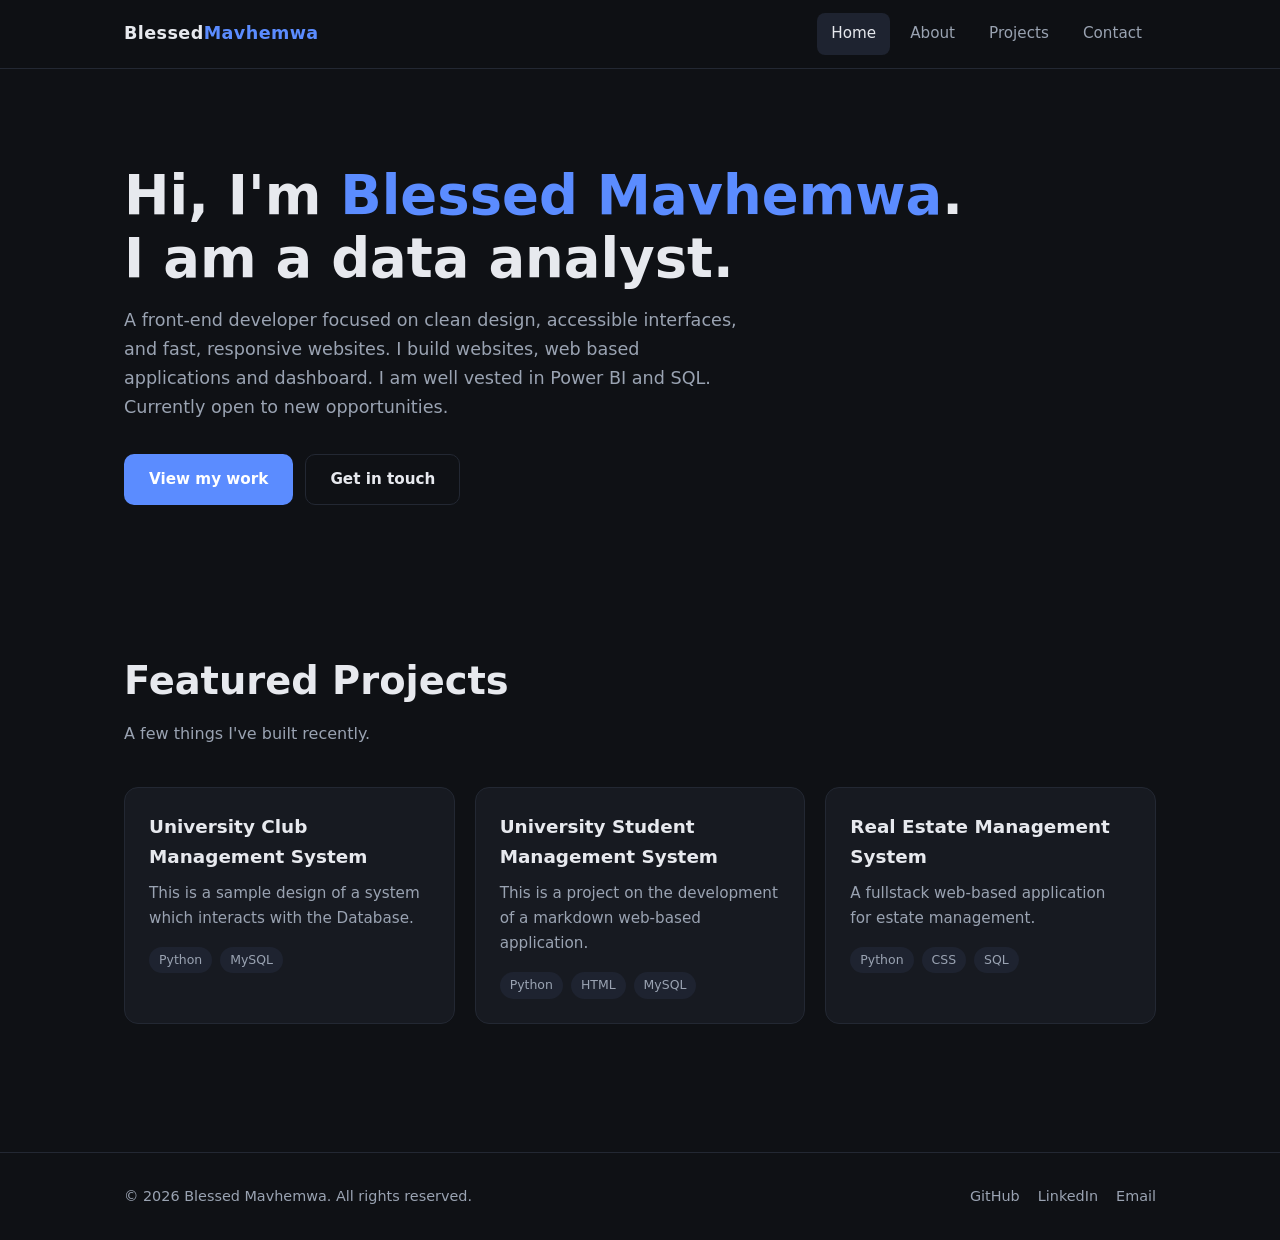
==== commit e5b7a2ec: "Fix index.html filename" ====
--- a/index.html
+++ b/index.html
@@ -1,801 +1,91 @@
 <!DOCTYPE html>
 <html lang="en">
 <head>
-<meta charset="utf-8">
-<meta name="viewport" content="width=device-width, initial-scale=1, viewport-fit=cover">
-<title>Blessed | Data Science and Systems student</title>
-<meta name="description" content="Portfolio of Blessed, a Data Science and Systems student at the University of Zimbabwe who builds web systems with Python, Flask, MySQL and Power BI.">
-<link rel="preconnect" href="https://fonts.googleapis.com">
-<link rel="preconnect" href="https://fonts.gstatic.com" crossorigin>
-<link rel="stylesheet" href="https://fonts.googleapis.com/css2?family=Bricolage+Grotesque:wght@400;600;800&family=Source+Serif+4:ital,wght@0,400;0,600;1,400&display=swap">
-<script>
-try{var t=localStorage.getItem('theme');if(t==='light'||t==='dark'){document.documentElement.setAttribute('data-theme',t);}}catch(e){}
-</script>
-<style>
-:root{
-  --bg:#F3F1FA;
-  --surface:#FFFFFF;
-  --surface-2:#FAF8FF;
-  --ink:#161232;
-  --muted:#5F5B7C;
-  --line:#DCD6EE;
-  --tint:#E9E3FC;
-  --tint-2:#F2EEFE;
-
-  --accent:#5B3FD0;
-  --accent-2:#8B5CF6;
-  --accent-3:#E05FC6;
-  --sun:#F5C518;
-  --sun-tint:#FBF1C6;
-  --on-sun:#1B1636;
-  --deep:#171331;
-
-  --grad-1:#5B3FD0;
-  --grad-2:#8B5CF6;
-  --grad-3:#E05FC6;
-
-  --bar:rgba(20,16,44,.82);
-  --on-bar:#EDEAFB;
-
-  --shadow-1:0 1px 2px rgba(20,16,44,.05),0 3px 10px rgba(20,16,44,.05);
-  --shadow-2:0 12px 34px -14px rgba(20,16,44,.30),0 2px 8px rgba(20,16,44,.05);
-  --shadow-3:0 26px 60px -26px rgba(91,63,208,.60);
-
-  --blob-1:#A78BFA;
-  --blob-2:#F0ABFC;
-  --blob-3:#7DD3FC;
-  --blob-blend:multiply;
-  --blob-opacity:.55;
-
-  --gutter:clamp(1.25rem,5vw,3rem);
-  --wrap:1140px;
-
-  --display:"Bricolage Grotesque","Trebuchet MS","Segoe UI",system-ui,sans-serif;
-  --text:"Source Serif 4",Georgia,"Times New Roman",serif;
-  --mono:ui-monospace,SFMono-Regular,Menlo,Consolas,"Liberation Mono",monospace;
-
-  color-scheme:light;
-}
-
-@media (prefers-color-scheme:dark){
-  :root:not([data-theme="light"]){
-    --bg:#0E0B22;
-    --surface:#1A1538;
-    --surface-2:#211A44;
-    --ink:#EFEDFA;
-    --muted:#A8A3C9;
-    --line:#2E2757;
-    --tint:#241D4D;
-    --tint-2:#1C1640;
-    --accent:#A78BFA;
-    --accent-2:#C4B5FD;
-    --accent-3:#F0ABFC;
-    --sun-tint:#33290D;
-    --bar:rgba(9,7,24,.78);
-    --on-bar:#E8E4FA;
-    --shadow-1:0 1px 2px rgba(0,0,0,.4),0 3px 10px rgba(0,0,0,.35);
-    --shadow-2:0 12px 34px -14px rgba(0,0,0,.75),0 2px 8px rgba(0,0,0,.4);
-    --shadow-3:0 26px 60px -26px rgba(139,92,246,.55);
-    --blob-1:#5B3FD0;
-    --blob-2:#7C3AED;
-    --blob-3:#0EA5E9;
-    --blob-blend:screen;
-    --blob-opacity:.42;
-    color-scheme:dark;
-  }
-}
-:root[data-theme="dark"]{
-  --bg:#0E0B22;
-  --surface:#1A1538;
-  --surface-2:#211A44;
-  --ink:#EFEDFA;
-  --muted:#A8A3C9;
-  --line:#2E2757;
-  --tint:#241D4D;
-  --tint-2:#1C1640;
-  --accent:#A78BFA;
-  --accent-2:#C4B5FD;
-  --accent-3:#F0ABFC;
-  --sun-tint:#33290D;
-  --bar:rgba(9,7,24,.78);
-  --on-bar:#E8E4FA;
-  --shadow-1:0 1px 2px rgba(0,0,0,.4),0 3px 10px rgba(0,0,0,.35);
-  --shadow-2:0 12px 34px -14px rgba(0,0,0,.75),0 2px 8px rgba(0,0,0,.4);
-  --shadow-3:0 26px 60px -26px rgba(139,92,246,.55);
-  --blob-1:#5B3FD0;
-  --blob-2:#7C3AED;
-  --blob-3:#0EA5E9;
-  --blob-blend:screen;
-  --blob-opacity:.42;
-  color-scheme:dark;
-}
-
-*,*::before,*::after{box-sizing:border-box}
-html{
-  -webkit-text-size-adjust:100%;
-  scroll-padding-top:1.5rem;
-}
-@media (prefers-reduced-motion:no-preference){html{scroll-behavior:smooth}}
-
-body{
-  margin:0;
-  background:var(--bg);
-  color:var(--ink);
-  font-family:var(--text);
-  font-size:1.125rem;
-  line-height:1.65;
-  overflow-x:hidden;
-  padding-bottom:calc(5.75rem + env(safe-area-inset-bottom,0px));
-  transition:background-color .35s ease,color .35s ease;
-}
-
-/* faint film grain over everything */
-body::after{
-  content:"";
-  position:fixed;inset:0;z-index:60;pointer-events:none;
-  opacity:.028;
-  background-image:url("data:image/svg+xml,%3Csvg xmlns='http://www.w3.org/2000/svg' width='140' height='140'%3E%3Cfilter id='n'%3E%3CfeTurbulence type='fractalNoise' baseFrequency='.85' numOctaves='3'/%3E%3C/filter%3E%3Crect width='140' height='140' filter='url(%23n)'/%3E%3C/svg%3E");
-}
-
-h1,h2,h3{font-family:var(--display);margin:0;line-height:1.08;letter-spacing:-.025em;text-wrap:balance}
-h1{font-size:clamp(2.7rem,7.4vw,5.1rem);font-weight:800}
-h2{font-size:clamp(1.95rem,4.3vw,2.9rem);font-weight:800}
-h3{font-size:1.5rem;font-weight:600;letter-spacing:-.015em}
-p{margin:0 0 1em;max-width:62ch;text-wrap:pretty}
-a{color:var(--accent)}
-:focus-visible{outline:3px solid var(--accent);outline-offset:3px;border-radius:6px}
-
-.wrap{max-width:var(--wrap);margin-inline:auto}
-.sec{padding:clamp(3.5rem,8vw,6.5rem) var(--gutter)}
-
-/* ---------- top scroll progress ---------- */
-.progress{
-  position:fixed;top:0;left:0;right:0;height:3px;z-index:40;
-  transform:scaleX(0);transform-origin:0 50%;
-  background:linear-gradient(90deg,var(--grad-1),var(--grad-2),var(--grad-3));
-  will-change:transform;
-}
-
-/* ---------- animated aurora backdrop ---------- */
-.aurora{
-  position:absolute;inset:-30% -15% auto -15%;height:150%;
-  z-index:0;pointer-events:none;overflow:hidden;
-  opacity:var(--blob-opacity);
-  filter:blur(80px);
-}
-.blob{position:absolute;border-radius:50%;mix-blend-mode:var(--blob-blend)}
-.blob--1{width:44rem;height:44rem;top:-14rem;left:-10rem;background:var(--blob-1)}
-.blob--2{width:36rem;height:36rem;top:-8rem;right:-8rem;background:var(--blob-2)}
-.blob--3{width:32rem;height:32rem;top:12rem;left:38%;background:var(--blob-3)}
-@media (prefers-reduced-motion:no-preference){
-  .blob--1{animation:drift1 26s ease-in-out infinite}
-  .blob--2{animation:drift2 32s ease-in-out infinite}
-  .blob--3{animation:drift3 24s ease-in-out infinite}
-  @keyframes drift1{0%,100%{transform:translate3d(0,0,0) scale(1)}50%{transform:translate3d(6rem,3rem,0) scale(1.12)}}
-  @keyframes drift2{0%,100%{transform:translate3d(0,0,0) scale(1)}50%{transform:translate3d(-5rem,4rem,0) scale(1.08)}}
-  @keyframes drift3{0%,100%{transform:translate3d(0,0,0) scale(1)}50%{transform:translate3d(3rem,-4rem,0) scale(1.15)}}
-}
-
-/* ---------- hero ---------- */
-.hero{position:relative;padding-top:clamp(3.5rem,10vw,7rem);isolation:isolate}
-.hero .wrap{position:relative;z-index:1;display:grid;grid-template-columns:1fr;gap:clamp(2.25rem,5vw,4rem)}
-@media (min-width:920px){.hero .wrap{grid-template-columns:1.25fr 1fr;align-items:end}}
-
-.monogram{
-  width:3.5rem;height:3.5rem;border-radius:16px;display:grid;place-items:center;
-  font-family:var(--display);font-weight:800;font-size:1.25rem;letter-spacing:-.02em;
-  color:#fff;margin-bottom:1.5rem;
-  background:linear-gradient(135deg,var(--grad-1),var(--grad-2) 55%,var(--grad-3));
-  box-shadow:var(--shadow-3);
-}
-.grad{
-  background:linear-gradient(100deg,var(--grad-1),var(--grad-2) 48%,var(--grad-3));
-  -webkit-background-clip:text;background-clip:text;color:transparent;
-}
-.lede{font-size:clamp(1.15rem,2vw,1.38rem);margin:1.6rem 0 0;color:var(--muted);max-width:56ch}
-.hero .actions{margin-top:2.25rem}
-
-/* ---------- buttons ---------- */
-.actions{display:flex;flex-wrap:wrap;gap:.75rem}
-.btn{
-  display:inline-block;font-family:var(--display);font-weight:600;font-size:1rem;line-height:1.2;
-  padding:.9em 1.6em;border-radius:999px;text-decoration:none;border:2px solid transparent;
-  transition:transform .18s cubic-bezier(.2,.7,.2,1),box-shadow .18s ease,background-color .18s ease,color .18s ease,border-color .18s ease;
-  will-change:transform;
-}
-.btn:hover{transform:translateY(-2px)}
-.btn:active{transform:translateY(0)}
-.btn--solid{
-  color:#fff;
-  background:linear-gradient(135deg,var(--grad-1),var(--grad-2) 55%,var(--grad-3));
-  box-shadow:var(--shadow-3);
-}
-.btn--solid:hover{box-shadow:0 30px 70px -28px rgba(139,92,246,.85)}
-.btn--line{border-color:var(--line);color:var(--ink);background:var(--surface)}
-.btn--line:hover{border-color:var(--accent);color:var(--accent);box-shadow:var(--shadow-2)}
-
-/* ---------- at a glance ---------- */
-.glance{
-  position:relative;background:var(--surface);border:1px solid var(--line);
-  border-radius:22px;padding:1.6rem 1.6rem 1.45rem;
-  box-shadow:var(--shadow-2);overflow:hidden;
-}
-.glance::before{
-  content:"";position:absolute;inset:0 0 auto 0;height:6px;
-  background:linear-gradient(90deg,var(--grad-1),var(--grad-2),var(--grad-3),var(--sun));
-}
-.glance h2{font-size:1.05rem;letter-spacing:.06em;text-transform:uppercase;font-family:var(--mono);font-weight:600;color:var(--muted);margin:0 0 1.15rem}
-.glance dl{margin:0;display:grid;grid-template-columns:auto 1fr;gap:.95rem 1.5rem}
-.glance dt{color:var(--muted);font-size:.9rem;line-height:1.6;font-family:var(--mono)}
-.glance dd{margin:0;font-size:1rem;line-height:1.5}
-@media (max-width:520px){
-  .glance dl{grid-template-columns:1fr;gap:.1rem}
-  .glance dd{margin-bottom:.85rem}
-}
-
-/* ---------- section headings ---------- */
-.head{margin-bottom:clamp(2rem,5vw,3.5rem)}
-.head p{margin:1rem 0 0;color:var(--muted)}
-.eyebrow{
-  display:inline-flex;align-items:center;gap:.6rem;
-  font-family:var(--mono);font-size:.78rem;font-weight:600;letter-spacing:.14em;
-  text-transform:uppercase;color:var(--accent);margin:0 0 .85rem;
-}
-.eyebrow span{
-  display:inline-grid;place-items:center;min-width:1.6rem;height:1.6rem;padding:0 .35rem;
-  border-radius:7px;background:var(--tint);color:var(--accent);
-  font-size:.72rem;letter-spacing:.04em;
-}
-
-/* ---------- projects ---------- */
-.projects .project + .project{margin-top:clamp(3.5rem,9vw,6.5rem)}
-.project{display:grid;grid-template-columns:1fr;gap:1.75rem 3.5rem;align-items:center}
-@media (min-width:880px){
-  .project{grid-template-columns:1fr 1fr}
-  .project:nth-child(even) .ill{order:2}
-}
-.ill{
-  position:relative;border-radius:26px;overflow:hidden;aspect-ratio:10/7;
-  box-shadow:var(--shadow-2);
-  transition:transform .35s cubic-bezier(.2,.7,.2,1),box-shadow .35s ease;
-}
-.project:hover .ill{transform:translateY(-6px);box-shadow:var(--shadow-3)}
-.ill svg{display:block;width:100%;height:100%}
-.ill--a{background:var(--tint)}
-.ill--b{background:var(--deep)}
-.ill--c{background:var(--sun-tint)}
-.ill--a::after,.ill--c::after{
-  content:"";position:absolute;inset:0;
-  background:radial-gradient(120% 90% at 12% 0%,rgba(255,255,255,.7),transparent 55%);
-  pointer-events:none;
-}
-:root[data-theme="dark"] .ill--a::after,
-:root[data-theme="dark"] .ill--c::after{opacity:.25}
-@media (prefers-color-scheme:dark){
-  :root:not([data-theme="light"]) .ill--a::after,
-  :root:not([data-theme="light"]) .ill--c::after{opacity:.25}
-}
-
-/* svg paint tokens */
-.row,.page{fill:var(--surface);stroke:var(--line);stroke-width:1}
-.f-ink{fill:var(--ink)}
-.f-soft{fill:var(--muted);opacity:.5}
-.f-accent{fill:var(--accent)}
-.f-sun{fill:var(--sun)}
-.f-line{fill:var(--line)}
-.n-line{stroke:#8A78E8;stroke-width:2;fill:none;opacity:.75}
-.n-ring{fill:none;stroke:#A48FFF;stroke-width:1.5;stroke-dasharray:4 7}
-.n-node{fill:#A48FFF}
-.n-out{fill:#ECE9F8;opacity:.9}
-.n-core-in{fill:#1D1A33}
-@media (prefers-reduced-motion:no-preference){
-  .ill--b .n-ring{transform-box:fill-box;transform-origin:center;animation:spin 44s linear infinite}
-  @keyframes spin{to{transform:rotate(360deg)}}
-}
-
-.meta{
-  display:flex;flex-wrap:wrap;align-items:center;gap:.7rem;margin:0 0 1rem;
-  color:var(--muted);font-size:.95rem;font-family:var(--mono);
-}
-.status{
-  font-family:var(--mono);font-weight:600;font-size:.76rem;line-height:1.3;
-  letter-spacing:.08em;text-transform:uppercase;
-  padding:.32em .85em;border-radius:999px;background:var(--tint);color:var(--accent);
-}
-.status--wip{background:var(--sun);color:var(--on-sun)}
-.project h3{margin-bottom:.95rem}
-.tags{list-style:none;margin:1.5rem 0 0;padding:0;display:flex;flex-wrap:wrap;gap:.5rem}
-.tags li{
-  font-family:var(--mono);font-size:.78rem;line-height:1.3;letter-spacing:.02em;
-  padding:.4em .9em;border-radius:999px;border:1px solid var(--line);
-  background:var(--surface);color:var(--muted);
-  transition:border-color .2s ease,color .2s ease,transform .2s ease;
-}
-.project:hover .tags li{border-color:var(--accent);color:var(--accent)}
-
-/* ---------- skills ---------- */
-.skills{display:grid;grid-template-columns:repeat(auto-fit,minmax(230px,1fr));gap:1.5rem}
-.skill-card{
-  position:relative;background:var(--surface);border:1px solid var(--line);
-  border-radius:20px;padding:1.6rem 1.6rem 1.4rem;
-  box-shadow:var(--shadow-1);overflow:hidden;
-  transition:transform .3s cubic-bezier(.2,.7,.2,1),box-shadow .3s ease,border-color .3s ease;
-}
-.skill-card::before{
-  content:"";position:absolute;inset:0 0 auto 0;height:4px;
-  background:linear-gradient(90deg,var(--grad-1),var(--grad-2),var(--grad-3));
-  transform:scaleX(0);transform-origin:0 50%;
-  transition:transform .45s cubic-bezier(.2,.7,.2,1);
-}
-.skill-card:hover{transform:translateY(-5px);box-shadow:var(--shadow-2);border-color:var(--accent)}
-.skill-card:hover::before{transform:scaleX(1)}
-.skill-card h3{font-size:1.05rem;font-family:var(--mono);letter-spacing:.1em;text-transform:uppercase;color:var(--accent);margin-bottom:1rem}
-.skill-card ul{list-style:none;margin:0;padding:0}
-.skill-card li{padding:.32rem 0;color:var(--ink)}
-.skill-card li::before{content:"";display:inline-block;width:5px;height:5px;border-radius:50%;background:var(--accent);opacity:.55;margin-right:.7rem;vertical-align:middle}
-
-/* ---------- credentials ---------- */
-.creds{display:grid;grid-template-columns:1fr;gap:2rem 3.5rem;align-items:start}
-@media (min-width:880px){.creds{grid-template-columns:1fr 1.15fr}}
-.degree{
-  position:relative;border-radius:28px;padding:clamp(1.75rem,4vw,2.75rem);
-  color:#fff;overflow:hidden;
-  background:linear-gradient(135deg,var(--grad-1),var(--grad-2) 55%,var(--grad-3));
-  box-shadow:var(--shadow-3);
-}
-.degree::after{
-  content:"";position:absolute;inset:0;pointer-events:none;
-  background:radial-gradient(90% 70% at 85% 10%,rgba(255,255,255,.28),transparent 60%);
-}
-.degree h3{margin-bottom:.7rem;color:#fff;position:relative}
-.degree p{margin:0;color:rgba(255,255,255,.86);position:relative}
-.degree p + p{margin-top:.4rem}
-.degree .badge{
-  display:inline-block;margin-bottom:1.1rem;font-family:var(--mono);font-size:.74rem;
-  letter-spacing:.14em;text-transform:uppercase;padding:.35em .85em;border-radius:999px;
-  background:rgba(255,255,255,.2);color:#fff;position:relative;
-}
-.certs{list-style:none;margin:0;padding:0}
-.certs li{
-  display:flex;flex-direction:column;padding:.85rem 1rem .85rem 1.4rem;
-  border-left:4px solid var(--accent);background:var(--surface);
-  border-radius:0 14px 14px 0;
-  transition:transform .25s cubic-bezier(.2,.7,.2,1),box-shadow .25s ease,border-color .25s ease;
-}
-.certs li:hover{transform:translateX(6px);box-shadow:var(--shadow-1);border-left-color:var(--accent-3)}
-.certs li + li{margin-top:.85rem}
-.certs strong{font-family:var(--display);font-weight:600;font-size:1.18rem;line-height:1.3}
-.certs span{color:var(--muted);font-size:.95rem;font-family:var(--mono)}
-
-/* ---------- contact ---------- */
-.contact{
-  position:relative;border-radius:34px;overflow:hidden;
-  padding:clamp(2.25rem,6vw,4.25rem);
-  color:#fff;
-  background:linear-gradient(135deg,var(--grad-1),var(--grad-2) 55%,var(--grad-3));
-  box-shadow:var(--shadow-3);
-}
-.contact::after{
-  content:"";position:absolute;inset:0;pointer-events:none;
-  background:
-    radial-gradient(70% 90% at 90% 0%,rgba(255,255,255,.28),transparent 60%),
-    radial-gradient(60% 80% at 0% 100%,rgba(245,197,24,.28),transparent 60%);
-}
-.contact > *{position:relative;z-index:1}
-.contact h2{margin-bottom:1rem;color:#fff}
-.contact p{margin-bottom:1.9rem;color:rgba(255,255,255,.9);max-width:52ch}
-.contact .btn--solid{background:#fff;color:#3A2596;box-shadow:0 18px 40px -18px rgba(0,0,0,.6)}
-.contact .btn--solid:hover{background:#fff;color:#3A2596}
-.contact .btn--line{border-color:rgba(255,255,255,.55);background:transparent;color:#fff}
-.contact .btn--line:hover{background:rgba(255,255,255,.16);border-color:#fff;color:#fff}
-
-footer{padding:2.5rem var(--gutter) 2rem;color:var(--muted);font-size:.9rem;font-family:var(--mono)}
-
-/* ---------- dock ---------- */
-.dock{
-  position:fixed;left:0;right:0;bottom:0;z-index:30;
-  background:var(--bar);color:var(--on-bar);
-  border-top:1px solid rgba(255,255,255,.09);
-  -webkit-backdrop-filter:blur(16px) saturate(1.6);
-  backdrop-filter:blur(16px) saturate(1.6);
-  padding:.55rem var(--gutter) calc(.55rem + env(safe-area-inset-bottom,0px));
-}
-.dock-in{max-width:var(--wrap);margin-inline:auto;display:flex;align-items:center;gap:.75rem}
-.tabs{position:relative;display:flex;gap:.25rem;flex:1;min-width:0;overflow-x:auto;scrollbar-width:none}
-.tabs::-webkit-scrollbar{display:none}
-.tab{
-  flex:none;font-family:var(--display);font-weight:600;font-size:.95rem;line-height:1.2;
-  color:var(--on-bar);text-decoration:none;padding:.8em 1.15em;border-radius:10px;
-  transition:background-color .18s ease,color .18s ease,transform .18s ease;
-}
-.tab:hover{background:rgba(255,255,255,.13);transform:translateY(-1px)}
-.tab[aria-current="location"]{
-  background:linear-gradient(135deg,var(--grad-1),var(--grad-2));
-  color:#fff;box-shadow:0 8px 20px -10px rgba(139,92,246,.9);
-}
-.mode{
-  flex:none;font-family:var(--display);font-weight:600;font-size:.9rem;line-height:1.2;
-  color:var(--on-bar);background:transparent;border:1px solid rgba(255,255,255,.32);
-  border-radius:10px;padding:.72em 1.05em;cursor:pointer;
-  transition:background-color .18s ease,color .18s ease,border-color .18s ease,transform .18s ease;
-}
-.mode:hover{background:rgba(255,255,255,.13);transform:translateY(-1px)}
-.mode[aria-pressed="true"]{background:var(--sun);color:var(--on-sun);border-color:var(--sun)}
-.dock :focus-visible{outline-color:var(--sun)}
-.tab:focus-visible{outline-offset:-3px}
-
-/* ---------- reveal on scroll ---------- */
-.reveal{
-  opacity:0;transform:translateY(26px);
-  transition:opacity .8s cubic-bezier(.2,.7,.2,1),transform .8s cubic-bezier(.2,.7,.2,1);
-  transition-delay:var(--d,0s);
-}
-.reveal.in{opacity:1;transform:none}
-
-/* hero entrance */
-@media (prefers-reduced-motion:no-preference){
-  .rise{animation:rise .8s cubic-bezier(.2,.7,.2,1) both;animation-delay:var(--d,0s)}
-  @keyframes rise{from{opacity:0;transform:translateY(18px)}to{opacity:1;transform:none}}
-}
-
-@media (prefers-reduced-motion:reduce){
-  .reveal{opacity:1;transform:none;transition:none}
-  .btn,.ill,.skill-card,.certs li,.tab,.mode{transition:none}
-  .btn:hover,.project:hover .ill,.skill-card:hover,.certs li:hover,.tab:hover,.mode:hover{transform:none}
-}
-</style>
+  <meta charset="UTF-8" />
+  <meta name="viewport" content="width=device-width, initial-scale=1.0" />
+  <title>Blessed Mavhemwa — Portfolio</title>
+  <link rel="stylesheet" href="css/style.css" />
 </head>
 <body>
 
-<div class="progress" id="progress" aria-hidden="true"></div>
+  <header class="site-header">
+    <div class="container nav">
+      <a href="index.html" class="logo">Blessed<span>Mavhemwa</span></a>
+      <button class="nav-toggle" aria-label="Toggle menu">☰</button>
+      <ul class="nav-links">
+        <li><a href="index.html">Home</a></li>
+        <li><a href="about.html">About</a></li>
+        <li><a href="projects.html">Projects</a></li>
+        <li><a href="contact.html">Contact</a></li>
+      </ul>
+    </div>
+  </header>
 
-<main>
-  <section id="overview" class="sec hero" aria-labelledby="hi">
-    <div class="aurora" aria-hidden="true">
-      <span class="blob blob--1"></span>
-      <span class="blob blob--2"></span>
-      <span class="blob blob--3"></span>
-    </div>
-    <div class="wrap">
-      <div>
-        <div class="monogram rise" aria-hidden="true">BM</div>
-        <h1 id="hi" class="rise" style="--d:.06s">Hi, I&rsquo;m Blessed. I build <span class="grad">web systems</span> that work with data.</h1>
-        <p class="lede rise" style="--d:.16s">I&rsquo;m a second-year Data Science and Systems student at the University of Zimbabwe. I write Python and Flask apps, design MySQL databases, and turn data into Power BI reports.</p>
-        <div class="actions rise" style="--d:.26s">
-          <a class="btn btn--solid" href="#projects">See my projects</a>
-          <a class="btn btn--line" href="#contact">Get in touch</a>
+  <main>
+    <section class="hero">
+      <div class="container">
+        <h1>Hi, I'm <span>Blessed Mavhemwa</span>.<br />I am a data analyst.</h1>
+        <p>
+          A front-end developer focused on clean design, accessible interfaces,
+          and fast, responsive websites. I build websites, web based applications and dashboard. I am well vested in Power BI and SQL. Currently open to new opportunities.
+        </p>
+        <div class="btn-row">
+          <a href="projects.html" class="btn btn-primary">View my work</a>
+          <a href="contact.html" class="btn btn-ghost">Get in touch</a>
         </div>
       </div>
+    </section>
 
-      <aside class="glance rise" style="--d:.36s" aria-labelledby="glance-h">
-        <h2 id="glance-h">At a glance</h2>
-        <dl>
-          <dt>Studying</dt>
-          <dd>BSc Honours in Data Science and Systems, University of Zimbabwe</dd>
-          <dt>Year</dt>
-          <dd>Second</dd>
-          <dt>Works with</dt>
-          <dd>Python, Flask, MySQL, Power BI</dd>
-          <dt>Writing</dt>
-          <dd>A book on Power BI</dd>
-          <dt>Certificates</dt>
-          <dd>Four, from ICDL, Future Interns, Kaggle and Harvard CS50</dd>
-        </dl>
-      </aside>
-    </div>
-  </section>
+    <section class="page">
+      <div class="container">
+        <h2 class="page-title">Featured Projects</h2>
+        <p class="page-subtitle">A few things I've built recently.</p>
 
-  <section id="projects" class="sec" aria-labelledby="projects-h">
-    <div class="wrap">
-      <div class="head reveal">
-        <p class="eyebrow"><span>01</span> Selected work</p>
-        <h2 id="projects-h">Projects</h2>
-        <p>Two systems I&rsquo;ve built and one book I&rsquo;m writing.</p>
+        <div class="grid">
+          <article class="card">
+            <h3>University Club Management System</h3>
+            <p>This is a sample design of a system which interacts with the Database.</p>
+            <div class="tags">
+              <span class="tag">Python</span>
+              <span class="tag">MySQL</span>
+            </div>
+          </article>
+
+          <article class="card">
+            <h3>University Student Management System</h3>
+            <p>This is a project on the development of a markdown web-based application.</p>
+            <div class="tags">
+              <span class="tag">Python</span>
+              <span class="tag">HTML</span>
+              <span class="tag">MySQL</span>
+            </div>
+          </article>
+
+          <article class="card">
+            <h3>Real Estate Management System</h3>
+            <p>A fullstack web-based application for estate management.</p>
+            <div class="tags">
+              <span class="tag">Python</span>
+              <span class="tag">CSS</span>
+              <span class="tag">SQL</span>
+            </div>
+          </article>
+        </div>
       </div>
+    </section>
+  </main>
 
-      <div class="projects">
-        <article class="project reveal">
-          <div class="ill ill--a">
-            <svg viewBox="0 0 400 280" role="img" aria-label="Illustration of a list of property records with status labels">
-              <rect class="row" x="28" y="24" width="344" height="48" rx="10"/>
-              <path class="f-accent" d="M46 58v-14l12-10 12 10v14z"/>
-              <rect class="f-ink" x="88" y="37" width="150" height="9" rx="4.5"/>
-              <rect class="f-soft" x="88" y="53" width="96" height="7" rx="3.5"/>
-              <rect class="f-sun" x="296" y="38" width="60" height="20" rx="10"/>
-
-              <rect class="row" x="28" y="86" width="344" height="48" rx="10"/>
-              <path class="f-accent" d="M46 120v-14l12-10 12 10v14z"/>
-              <rect class="f-ink" x="88" y="99" width="126" height="9" rx="4.5"/>
-              <rect class="f-soft" x="88" y="115" width="110" height="7" rx="3.5"/>
-              <rect class="f-accent" x="296" y="100" width="60" height="20" rx="10"/>
-
-              <rect class="row" x="28" y="148" width="344" height="48" rx="10"/>
-              <path class="f-accent" d="M46 182v-14l12-10 12 10v14z"/>
-              <rect class="f-ink" x="88" y="161" width="160" height="9" rx="4.5"/>
-              <rect class="f-soft" x="88" y="177" width="80" height="7" rx="3.5"/>
-              <rect class="f-sun" x="296" y="162" width="60" height="20" rx="10"/>
-
-              <rect class="row" x="28" y="210" width="344" height="48" rx="10"/>
-              <path class="f-accent" d="M46 244v-14l12-10 12 10v14z"/>
-              <rect class="f-ink" x="88" y="223" width="138" height="9" rx="4.5"/>
-              <rect class="f-soft" x="88" y="239" width="104" height="7" rx="3.5"/>
-              <rect class="f-accent" x="296" y="224" width="60" height="20" rx="10"/>
-            </svg>
-          </div>
-          <div>
-            <p class="meta"><span class="status">Built</span>Full-stack web application</p>
-            <h3>Real Estate Management System (REMS)</h3>
-            <p>A web app for managing real estate, with user accounts and login, validated forms, and a MySQL database behind it. I also wrote a script that fills the database with realistic sample data, so I could test the system properly.</p>
-            <ul class="tags" aria-label="Tools used">
-              <li>Python</li><li>Flask</li><li>Flask-SQLAlchemy</li><li>Flask-Login</li><li>Flask-WTF</li><li>MySQL</li><li>Faker</li>
-            </ul>
-          </div>
-        </article>
-
-        <article class="project reveal">
-          <div class="ill ill--b">
-            <svg viewBox="0 0 400 280" role="img" aria-label="Illustration of a network of connected nodes around a central core">
-              <circle class="n-ring" cx="200" cy="140" r="72"/>
-              <g class="n-line">
-                <line x1="200" y1="140" x2="272" y2="140"/>
-                <line x1="200" y1="140" x2="236" y2="202.4"/>
-                <line x1="200" y1="140" x2="164" y2="202.4"/>
-                <line x1="200" y1="140" x2="128" y2="140"/>
-                <line x1="200" y1="140" x2="164" y2="77.6"/>
-                <line x1="200" y1="140" x2="236" y2="77.6"/>
-                <line x1="272" y1="140" x2="330" y2="92"/>
-                <line x1="236" y1="202.4" x2="312" y2="222"/>
-                <line x1="164" y1="202.4" x2="88" y2="218"/>
-                <line x1="164" y1="77.6" x2="86" y2="66"/>
-              </g>
-              <circle class="n-out" cx="330" cy="92" r="6"/>
-              <circle class="n-out" cx="312" cy="222" r="6"/>
-              <circle class="n-out" cx="88" cy="218" r="6"/>
-              <circle class="n-out" cx="86" cy="66" r="6"/>
-              <circle class="n-node" cx="272" cy="140" r="9"/>
-              <circle class="n-node" cx="236" cy="202.4" r="9"/>
-              <circle class="n-node" cx="164" cy="202.4" r="9"/>
-              <circle class="n-node" cx="128" cy="140" r="9"/>
-              <circle class="n-node" cx="164" cy="77.6" r="9"/>
-              <circle class="f-sun" cx="236" cy="77.6" r="9"/>
-              <circle class="f-sun" cx="200" cy="140" r="22"/>
-              <circle class="n-core-in" cx="200" cy="140" r="8"/>
-            </svg>
-          </div>
-          <div>
-            <p class="meta"><span class="status">Prototype</span>University capstone project</p>
-            <h3>AURA: Cognitive Audit &amp; Strategic Arbitrage Engine</h3>
-            <p>A prototype audit platform for The Institute of Internal Auditors, built under the theme &ldquo;From Findings to Foresight: Transforming Audit Intelligence into Strategic Value.&rdquo;</p>
-            <p>It brings together six modules: Alpha Dashboard, Causal AI Layer, Digital Twin Sandbox, Sentiment &amp; Culture Index, Autonomous Remediation, and Federated Learning Privacy Moat.</p>
-            <ul class="tags" aria-label="Tools used">
-              <li>Python</li><li>Flask</li><li>SQLite</li><li>Chart.js</li><li>vis.js</li>
-            </ul>
-          </div>
-        </article>
-
-        <article class="project reveal">
-          <div class="ill ill--c">
-            <svg viewBox="0 0 400 280" role="img" aria-label="Illustration of an open book with text on the left page and a bar chart on the right page">
-              <rect class="page" x="52" y="44" width="148" height="192" rx="8"/>
-              <rect class="page" x="200" y="44" width="148" height="192" rx="8"/>
-              <rect class="f-line" x="199" y="44" width="2" height="192"/>
-
-              <rect class="f-ink" x="72" y="68" width="88" height="10" rx="5"/>
-              <rect class="f-soft" x="72" y="96" width="104" height="6" rx="3"/>
-              <rect class="f-soft" x="72" y="110" width="96" height="6" rx="3"/>
-              <rect class="f-soft" x="72" y="124" width="104" height="6" rx="3"/>
-              <rect class="f-soft" x="72" y="138" width="70" height="6" rx="3"/>
-              <rect class="f-soft" x="72" y="160" width="104" height="6" rx="3"/>
-              <rect class="f-soft" x="72" y="174" width="88" height="6" rx="3"/>
-              <rect class="f-soft" x="72" y="188" width="104" height="6" rx="3"/>
-              <rect class="f-soft" x="72" y="202" width="52" height="6" rx="3"/>
-
-              <rect class="f-ink" x="220" y="68" width="70" height="8" rx="4"/>
-              <rect class="f-soft" x="220" y="84" width="48" height="6" rx="3"/>
-              <rect class="f-accent" x="224" y="160" width="14" height="30" rx="2"/>
-              <rect class="f-accent" x="244" y="138" width="14" height="52" rx="2"/>
-              <rect class="f-accent" x="264" y="150" width="14" height="40" rx="2"/>
-              <rect class="f-sun" x="284" y="116" width="14" height="74" rx="2"/>
-              <rect class="f-accent" x="304" y="132" width="14" height="58" rx="2"/>
-              <rect class="f-soft" x="220" y="190" width="108" height="2"/>
-            </svg>
-          </div>
-          <div>
-            <p class="meta"><span class="status status--wip">In progress</span>Book</p>
-            <h3>A book on Power BI</h3>
-            <p>I&rsquo;m writing a book about Power BI. Right now I&rsquo;m working on the chapter about creating visuals.</p>
-            <ul class="tags" aria-label="Topics">
-              <li>Power BI</li><li>Writing</li>
-            </ul>
-          </div>
-        </article>
+  <footer class="site-footer">
+    <div class="container">
+      <p>© <span data-year></span> Blessed Mavhemwa. All rights reserved.</p>
+      <div class="socials">
+        <a href="https://github.com/blessedmavhemwa-coder" target="_blank" rel="noopener">GitHub</a>
+        <a href="https://linkedin.com/in/blessed-mavhemwa-780664395/" target="_blank" rel="noopener">LinkedIn</a>
+        <a href="mailto:blessedmavhemwa@gmail.com">Email</a>
       </div>
     </div>
-  </section>
+  </footer>
 
-  <section id="skills" class="sec" aria-labelledby="skills-h">
-    <div class="wrap">
-      <div class="head reveal">
-        <p class="eyebrow"><span>02</span> Toolkit</p>
-        <h2 id="skills-h">What I work with</h2>
-        <p>The tools behind the projects above, and what I&rsquo;ve studied along the way.</p>
-      </div>
-      <div class="skills">
-        <div class="skill-card reveal" style="--d:.05s">
-          <h3>Build</h3>
-          <ul>
-            <li>Python</li>
-            <li>Flask</li>
-            <li>Flask-SQLAlchemy</li>
-            <li>Flask-Login</li>
-            <li>Flask-WTF</li>
-          </ul>
-        </div>
-        <div class="skill-card reveal" style="--d:.15s">
-          <h3>Store &amp; analyse</h3>
-          <ul>
-            <li>MySQL</li>
-            <li>SQLite</li>
-            <li>Data analysis</li>
-            <li>Machine learning fundamentals</li>
-            <li>Test data with Faker</li>
-          </ul>
-        </div>
-        <div class="skill-card reveal" style="--d:.25s">
-          <h3>Show data</h3>
-          <ul>
-            <li>Power BI</li>
-            <li>Chart.js</li>
-            <li>vis.js</li>
-          </ul>
-        </div>
-      </div>
-    </div>
-  </section>
-
-  <section id="credentials" class="sec" aria-labelledby="creds-h">
-    <div class="wrap">
-      <div class="head reveal">
-        <p class="eyebrow"><span>03</span> Background</p>
-        <h2 id="creds-h">Education and certificates</h2>
-      </div>
-      <div class="creds">
-        <div class="degree reveal">
-          <span class="badge">Current</span>
-          <h3>BSc Honours in Data Science and Systems</h3>
-          <p>University of Zimbabwe</p>
-          <p>Currently in second year</p>
-        </div>
-        <ul class="certs">
-          <li class="reveal" style="--d:.05s"><strong>Data Science and Analytics</strong><span>Future Interns</span></li>
-          <li class="reveal" style="--d:.12s"><strong>Machine Learning</strong><span>Kaggle</span></li>
-          <li class="reveal" style="--d:.19s"><strong>CS50 AI with Python</strong><span>Harvard</span></li>
-          <li class="reveal" style="--d:.26s"><strong>ICDL</strong><span>Digital skills certification</span></li>
-        </ul>
-      </div>
-    </div>
-  </section>
-
-  <section id="contact" class="sec" aria-labelledby="contact-h">
-    <div class="wrap">
-      <div class="contact reveal">
-        <h2 id="contact-h">Let&rsquo;s talk</h2>
-        <p>I&rsquo;m open to internships, freelance projects, and study or scholarship opportunities. Reach me on any of these.</p>
-        <div class="actions">
-          <a class="btn btn--solid" href="#contact" data-link="email">Email me</a>
-          <a class="btn btn--line" href="#contact" data-link="github">GitHub</a>
-          <a class="btn btn--line" href="#contact" data-link="linkedin">LinkedIn</a>
-        </div>
-      </div>
-    </div>
-  </section>
-</main>
-
-<footer>
-  <div class="wrap">&copy; 2026 Blessed</div>
-</footer>
-
-<nav class="dock" aria-label="Page sections">
-  <div class="dock-in">
-    <div class="tabs" id="tabs">
-      <a class="tab" href="#overview" aria-current="location">Overview</a>
-      <a class="tab" href="#projects">Projects</a>
-      <a class="tab" href="#skills">Skills</a>
-      <a class="tab" href="#credentials">Credentials</a>
-      <a class="tab" href="#contact">Contact</a>
-    </div>
-    <button class="mode" id="mode" type="button" aria-pressed="false">Dark mode</button>
-  </div>
-</nav>
-
-<script>
-(function(){
-  var root=document.documentElement;
-  var reduce=window.matchMedia('(prefers-reduced-motion: reduce)').matches;
-
-  /* Fill these in and the contact buttons become live links. */
-  var LINKS={email:'',github:'',linkedin:''};
-  document.querySelectorAll('[data-link]').forEach(function(a){
-    var key=a.getAttribute('data-link'),val=LINKS[key];
-    if(!val)return;
-    if(key==='email'){a.href='mailto:'+val;}
-    else{a.href=val;a.target='_blank';a.rel='noopener';}
-  });
-
-  /* Light and dark theme */
-  var mode=document.getElementById('mode');
-  var mq=window.matchMedia('(prefers-color-scheme: dark)');
-  function isDark(){var t=root.getAttribute('data-theme');return t?t==='dark':mq.matches;}
-  function sync(){
-    var dark=isDark();
-    mode.setAttribute('aria-pressed',String(dark));
-    mode.textContent=dark?'Light mode':'Dark mode';
-  }
-  mode.addEventListener('click',function(){
-    var next=isDark()?'light':'dark';
-    root.setAttribute('data-theme',next);
-    try{localStorage.setItem('theme',next);}catch(e){}
-    sync();
-  });
-  if(mq.addEventListener){mq.addEventListener('change',sync);}
-  sync();
-
-  /* Scroll reveal */
-  var revealables=[].slice.call(document.querySelectorAll('.reveal'));
-  if('IntersectionObserver' in window && !reduce){
-    var ro=new IntersectionObserver(function(entries){
-      entries.forEach(function(e){
-        if(e.isIntersecting){e.target.classList.add('in');ro.unobserve(e.target);}
-      });
-    },{rootMargin:'0px 0px -12% 0px',threshold:0.08});
-    revealables.forEach(function(el){ro.observe(el);});
-  }else{
-    revealables.forEach(function(el){el.classList.add('in');});
-  }
-
-  /* Scroll progress bar */
-  var bar=document.getElementById('progress');
-  var ticking=false;
-  function updateProgress(){
-    var h=document.documentElement.scrollHeight-window.innerHeight;
-    var p=h>0?Math.min(1,Math.max(0,window.scrollY/h)):0;
-    bar.style.transform='scaleX('+p+')';
-    ticking=false;
-  }
-  window.addEventListener('scroll',function(){
-    if(!ticking){ticking=true;requestAnimationFrame(updateProgress);}
-  },{passive:true});
-  window.addEventListener('resize',updateProgress,{passive:true});
-  updateProgress();
-
-  /* Keep the active tab in step with the section on screen */
-  var tabs=[].slice.call(document.querySelectorAll('.tab'));
-  var strip=document.getElementById('tabs');
-  var current='';
-  function activate(id){
-    if(id===current)return;
-    current=id;
-    tabs.forEach(function(t){
-      if(t.getAttribute('href')==='#'+id){
-        t.setAttribute('aria-current','location');
-        var left=t.offsetLeft-(strip.clientWidth-t.offsetWidth)/2;
-        strip.scrollTo({left:left,behavior:reduce?'auto':'smooth'});
-      }else{
-        t.removeAttribute('aria-current');
-      }
-    });
-  }
-  var sections=tabs.map(function(t){return document.querySelector(t.getAttribute('href'));}).filter(Boolean);
-  if('IntersectionObserver' in window){
-    var io=new IntersectionObserver(function(entries){
-      entries.forEach(function(e){if(e.isIntersecting)activate(e.target.id);});
-    },{rootMargin:'-40% 0px -55% 0px'});
-    sections.forEach(function(s){io.observe(s);});
-  }
-  window.addEventListener('scroll',function(){
-    if(window.innerHeight+window.scrollY>=document.documentElement.scrollHeight-4){activate('contact');}
-  },{passive:true});
-})();
-</script>
+  <script src="js/main.js"></script>
 </body>
-</html>
+</html>
--- a/css/style.css
+++ b/css/style.css
@@ -0,0 +1,158 @@
+:root {
+  --bg: #0f1115;
+  --surface: #171a21;
+  --border: #232833;
+  --text: #e7e9ee;
+  --muted: #9aa3b2;
+  --accent: #5b8cff;
+  --radius: 14px;
+  --maxw: 1080px;
+}
+
+* { margin: 0; padding: 0; box-sizing: border-box; }
+
+html { scroll-behavior: smooth; }
+
+body {
+  font-family: system-ui, -apple-system, "Segoe UI", Roboto, sans-serif;
+  background: var(--bg);
+  color: var(--text);
+  line-height: 1.65;
+}
+
+.container { max-width: var(--maxw); margin: 0 auto; padding: 0 24px; }
+
+/* ---------- Header / Nav ---------- */
+.site-header {
+  position: sticky; top: 0; z-index: 50;
+  background: rgba(15, 17, 21, .85);
+  backdrop-filter: blur(10px);
+  border-bottom: 1px solid var(--border);
+}
+
+.nav { display: flex; align-items: center; justify-content: space-between; height: 68px; }
+
+.logo {
+  font-weight: 700; font-size: 1.1rem; letter-spacing: .4px;
+  color: var(--text); text-decoration: none;
+}
+.logo span { color: var(--accent); }
+
+.nav-links { display: flex; gap: 6px; list-style: none; }
+
+.nav-links a {
+  display: block; padding: 8px 14px; border-radius: 8px;
+  color: var(--muted); text-decoration: none; font-size: .95rem;
+  transition: background .2s, color .2s;
+}
+.nav-links a:hover { color: var(--text); background: #1e2330; }
+.nav-links a.active { color: var(--text); background: #1e2330; }
+
+.nav-toggle {
+  display: none; background: none; border: 1px solid var(--border);
+  color: var(--text); font-size: 1.2rem; padding: 4px 12px;
+  border-radius: 8px; cursor: pointer;
+}
+
+/* ---------- Page sections ---------- */
+.page { padding: 64px 0; }
+
+.page-title { font-size: clamp(1.8rem, 4vw, 2.4rem); margin-bottom: 8px; }
+.page-subtitle { color: var(--muted); margin-bottom: 40px; }
+
+/* ---------- Hero ---------- */
+.hero { padding: 96px 0 80px; }
+.hero h1 {
+  font-size: clamp(2rem, 6vw, 3.4rem);
+  line-height: 1.15; margin-bottom: 16px;
+}
+.hero h1 span { color: var(--accent); }
+.hero p { color: var(--muted); font-size: 1.1rem; max-width: 620px; margin-bottom: 32px; }
+
+/* ---------- Buttons ---------- */
+.btn {
+  display: inline-block; padding: 12px 24px; border-radius: 10px;
+  font-size: .95rem; font-weight: 600; text-decoration: none;
+  border: 1px solid transparent; cursor: pointer; transition: .2s;
+}
+.btn-primary { background: var(--accent); color: #fff; }
+.btn-primary:hover { filter: brightness(1.1); }
+
+.btn-ghost { border-color: var(--border); color: var(--text); background: transparent; }
+.btn-ghost:hover { background: #1e2330; }
+
+.btn-row { display: flex; gap: 12px; flex-wrap: wrap; }
+
+/* ---------- Cards / grid ---------- */
+.grid { display: grid; gap: 20px; grid-template-columns: repeat(auto-fill, minmax(280px, 1fr)); }
+
+.card {
+  background: var(--surface);
+  border: 1px solid var(--border);
+  border-radius: var(--radius);
+  padding: 24px;
+  transition: transform .2s, border-color .2s;
+}
+.card:hover { transform: translateY(-4px); border-color: #33405c; }
+
+.card h3 { margin-bottom: 8px; font-size: 1.15rem; }
+.card p { color: var(--muted); font-size: .95rem; }
+
+.tags { display: flex; flex-wrap: wrap; gap: 8px; margin-top: 16px; }
+.tag {
+  font-size: .78rem; padding: 3px 10px; border-radius: 999px;
+  background: #1e2330; color: var(--muted);
+}
+
+/* ---------- Skills list ---------- */
+.skill-list { display: flex; flex-wrap: wrap; gap: 10px; list-style: none; margin-top: 16px; }
+.skill-list li {
+  padding: 8px 16px; border-radius: 8px;
+  background: var(--surface); border: 1px solid var(--border);
+  font-size: .9rem;
+}
+
+/* ---------- Contact form ---------- */
+.form { display: grid; gap: 18px; max-width: 560px; }
+.field { display: grid; gap: 6px; }
+.field label { font-size: .9rem; color: var(--muted); }
+.field input, .field textarea {
+  width: 100%; padding: 12px 14px;
+  background: var(--surface); border: 1px solid var(--border);
+  border-radius: 10px; color: var(--text);
+  font-family: inherit; font-size: .95rem;
+}
+.field input:focus, .field textarea:focus {
+  outline: none; border-color: var(--accent);
+}
+.field textarea { resize: vertical; min-height: 140px; }
+
+/* ---------- Footer ---------- */
+.site-footer {
+  border-top: 1px solid var(--border);
+  padding: 32px 0; margin-top: 64px;
+}
+.site-footer .container {
+  display: flex; justify-content: space-between; align-items: center;
+  gap: 16px; flex-wrap: wrap;
+}
+.site-footer p { color: var(--muted); font-size: .9rem; }
+.socials { display: flex; gap: 18px; }
+.socials a { color: var(--muted); text-decoration: none; font-size: .9rem; }
+.socials a:hover { color: var(--accent); }
+
+/* ---------- Mobile ---------- */
+@media (max-width: 720px) {
+  .nav-toggle { display: block; }
+
+  .nav-links {
+    position: absolute; top: 68px; left: 0; right: 0;
+    flex-direction: column; gap: 0;
+    background: #12151b; border-bottom: 1px solid var(--border);
+    padding: 8px; display: none;
+  }
+  .nav-links.open { display: flex; }
+  .nav-links a { padding: 12px 16px; }
+
+  .hero { padding: 64px 0 48px; }
+}
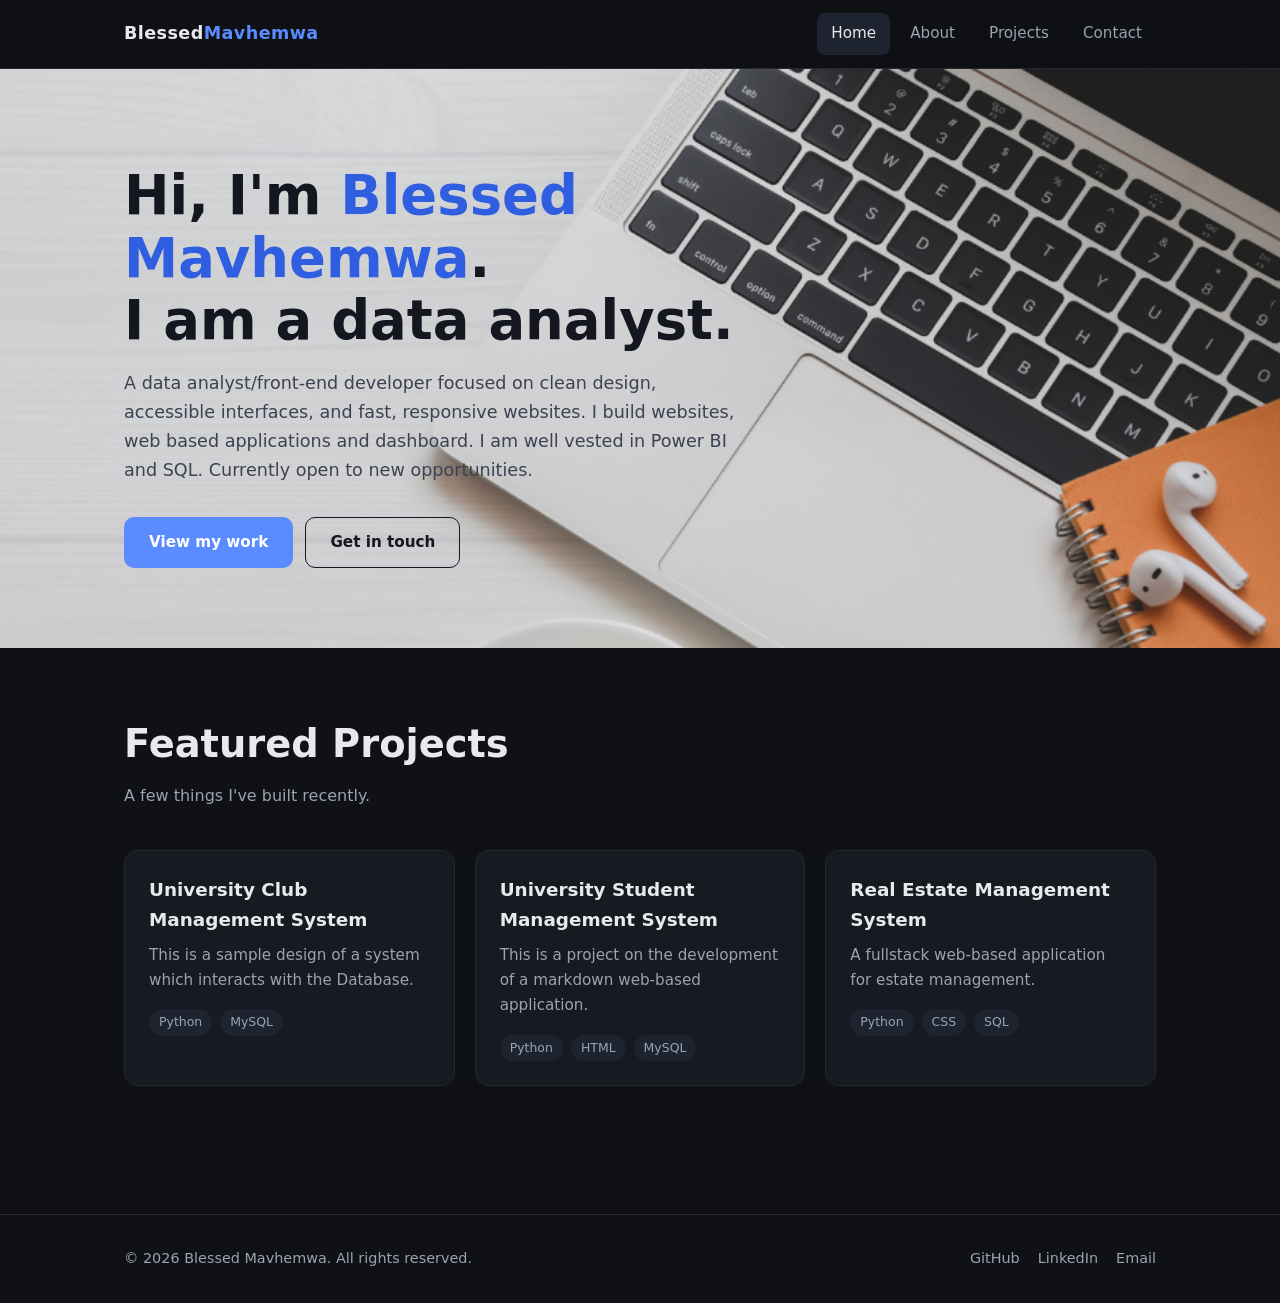
==== commit bdb1843c: "Update job title in index.html" ====
--- a/index.html
+++ b/index.html
@@ -26,7 +26,7 @@
       <div class="container">
         <h1>Hi, I'm <span>Blessed Mavhemwa</span>.<br />I am a data analyst.</h1>
         <p>
-          A front-end developer focused on clean design, accessible interfaces,
+          A data analyst/front-end developer focused on clean design, accessible interfaces,
           and fast, responsive websites. I build websites, web based applications and dashboard. I am well vested in Power BI and SQL. Currently open to new opportunities.
         </p>
         <div class="btn-row">
@@ -88,4 +88,4 @@
 
   <script src="js/main.js"></script>
 </body>
-</html>+</html>
--- a/css/style.css
+++ b/css/style.css
@@ -61,13 +61,22 @@
 .page-subtitle { color: var(--muted); margin-bottom: 40px; }
 
 /* ---------- Hero ---------- */
-.hero { padding: 96px 0 80px; }
+.hero {
+  padding: 96px 0 80px;
+  background: url("../images/background.png") center right / cover no-repeat;
+}
 .hero h1 {
   font-size: clamp(2rem, 6vw, 3.4rem);
   line-height: 1.15; margin-bottom: 16px;
+  color: #14171f;
+  max-width: 640px; /* keeps text on the plain wood side, away from the laptop */
 }
-.hero h1 span { color: var(--accent); }
-.hero p { color: var(--muted); font-size: 1.1rem; max-width: 620px; margin-bottom: 32px; }
+.hero h1 span { color: #2f5fe0; } /* darker blue so it stays readable on light */
+.hero p { color: #3b4252; font-size: 1.1rem; max-width: 620px; margin-bottom: 32px; }
+
+/* Ghost button needs dark styling on the light image */
+.hero .btn-ghost { border-color: #14171f; color: #14171f; }
+.hero .btn-ghost:hover { background: rgba(20, 23, 31, .08); }
 
 /* ---------- Buttons ---------- */
 .btn {
@@ -154,5 +163,10 @@
   .nav-links.open { display: flex; }
   .nav-links a { padding: 12px 16px; }
 
-  .hero { padding: 64px 0 48px; }
-}+  .hero {
+    background-image:
+      linear-gradient(rgba(255,255,255,.7), rgba(255,255,255,.7)),
+      url("../images/background.png");
+    background-position: center, 70% center;
+  }
+}
